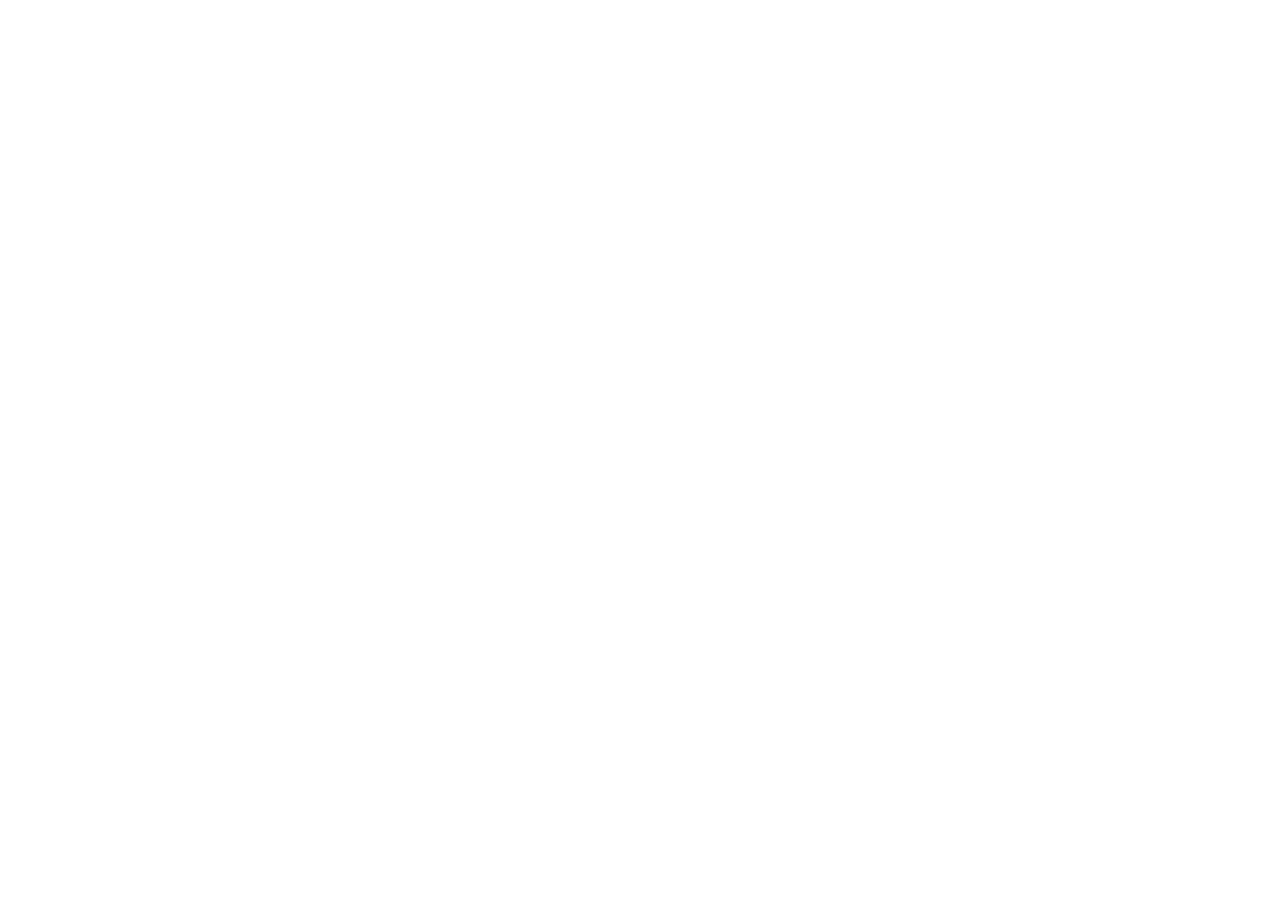
==== index.html @ ff2607ba "initial commit" ====
<!DOCTYPE html>
<html lang="en">
<head>
    <meta charset="UTF-8">
    <meta name="viewport" content="width=device-width, initial-scale=1.0">
    <title>Document</title>
</head>
<body>
    
</body>
</html>
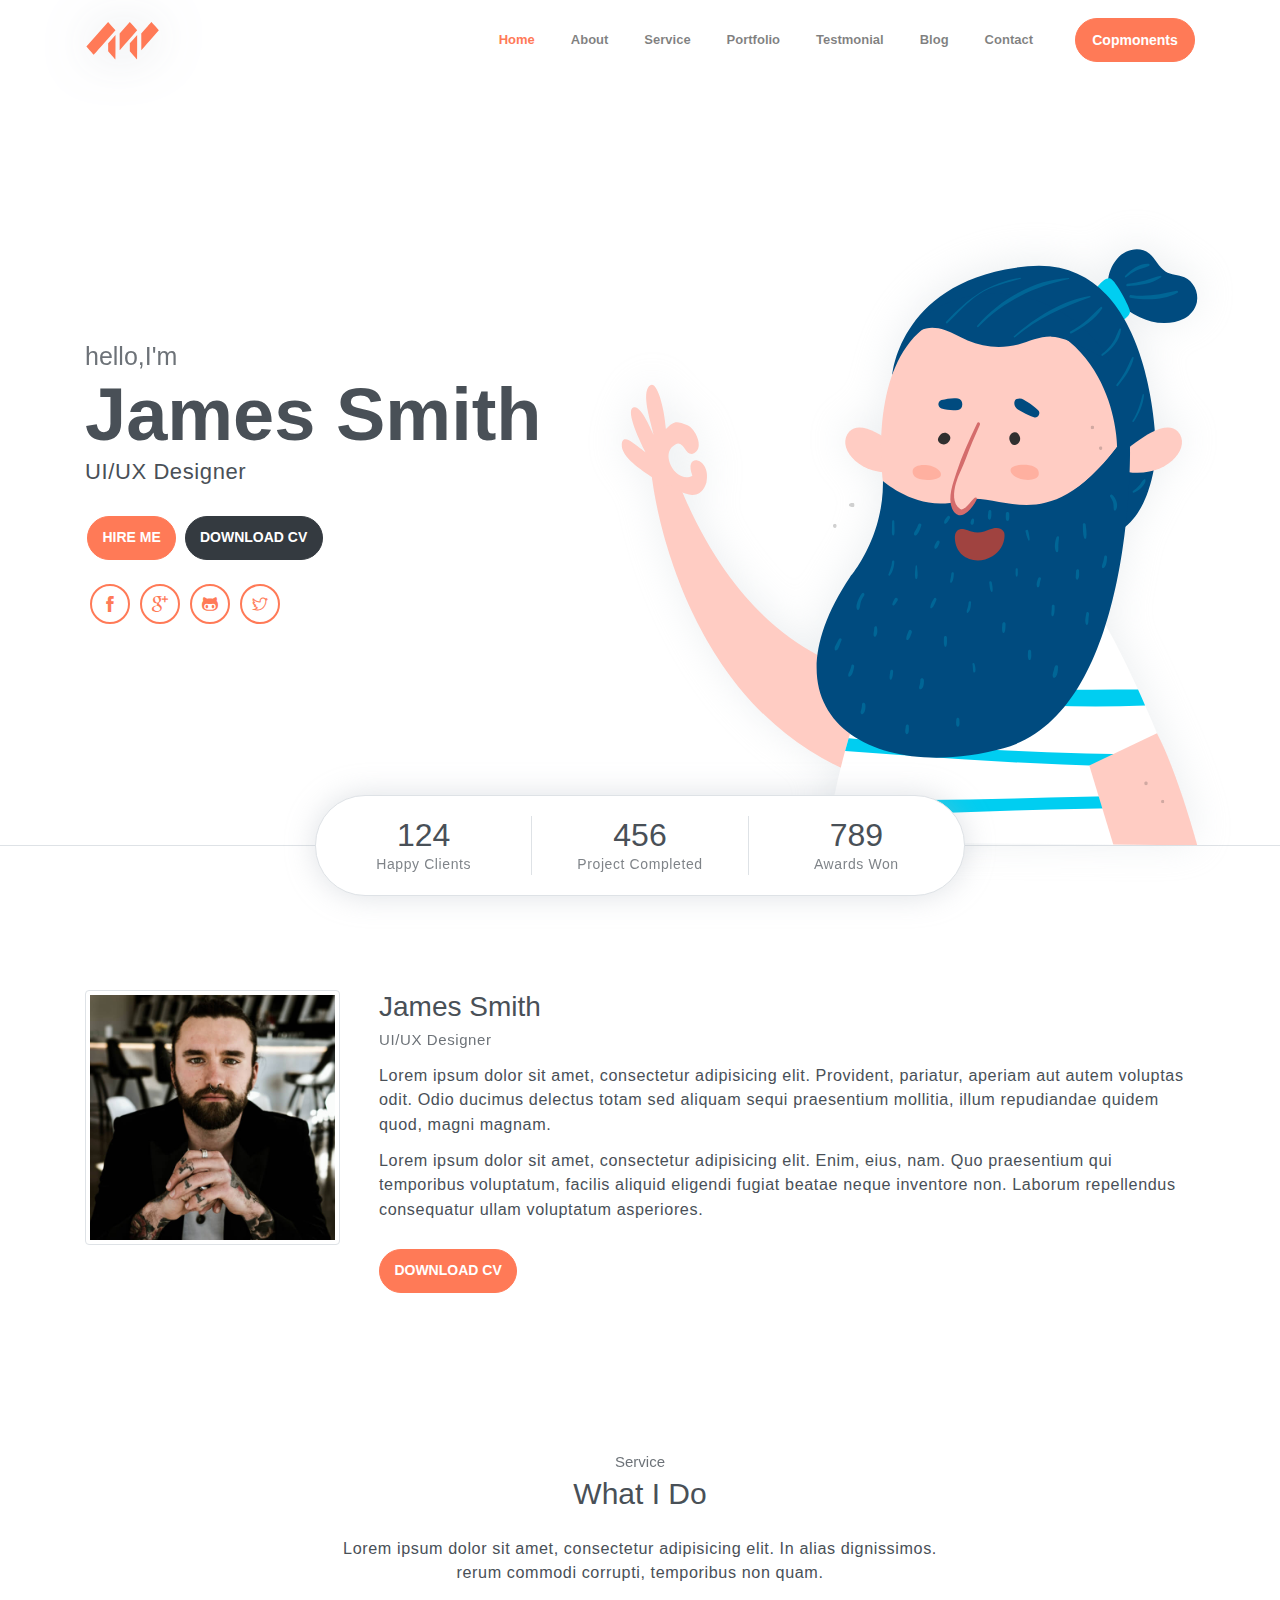
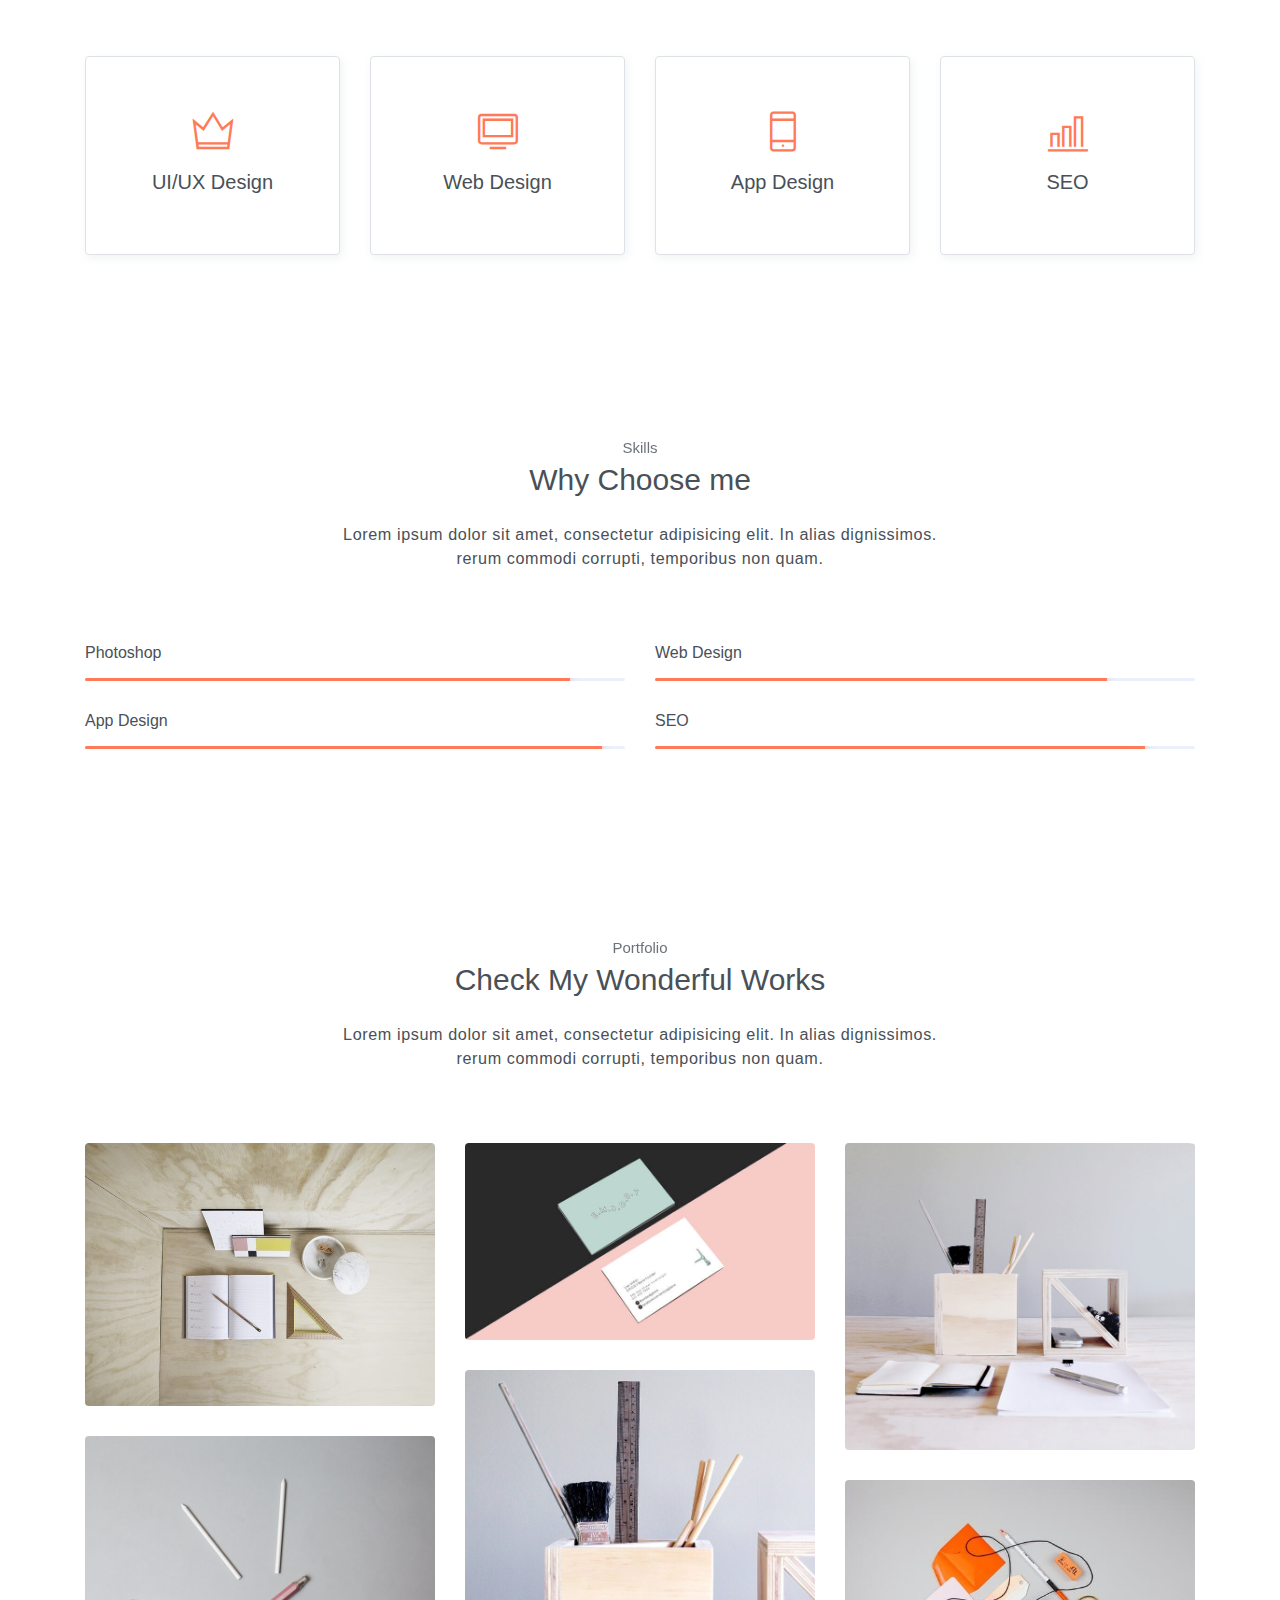
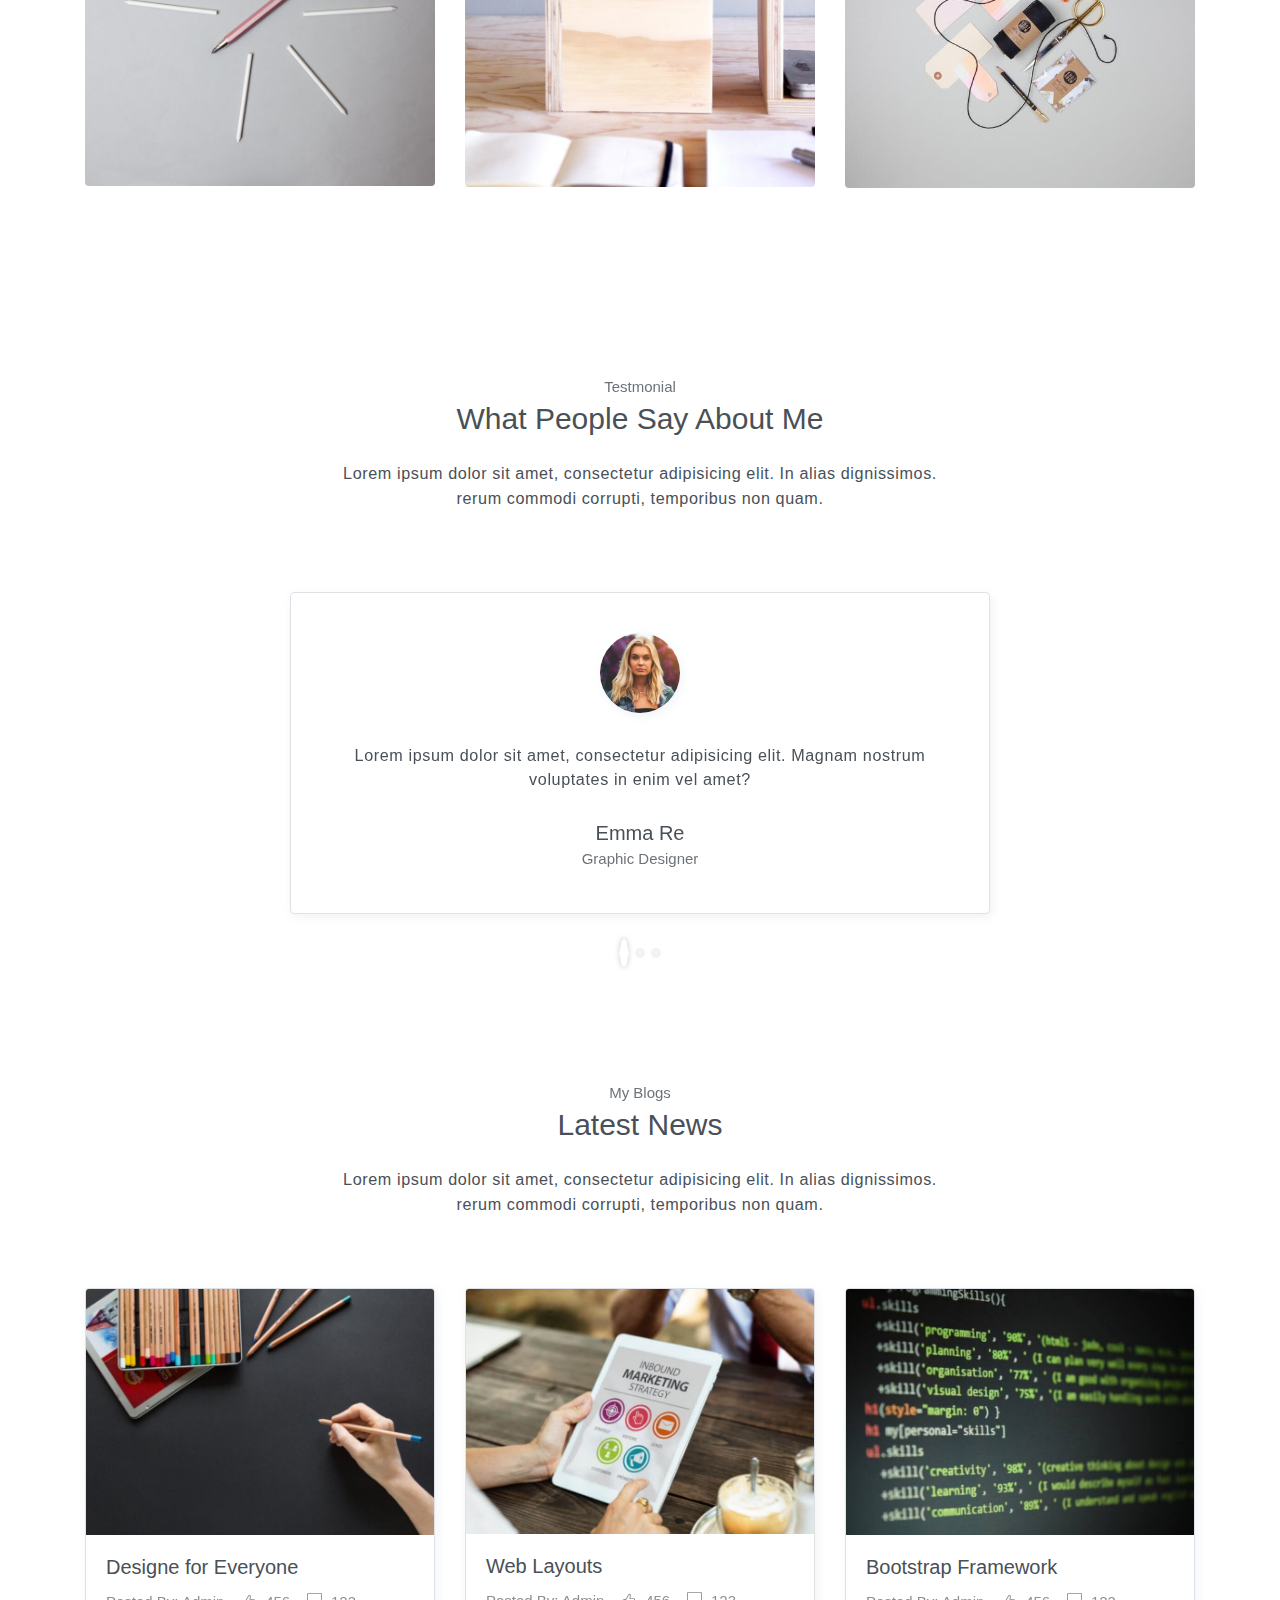
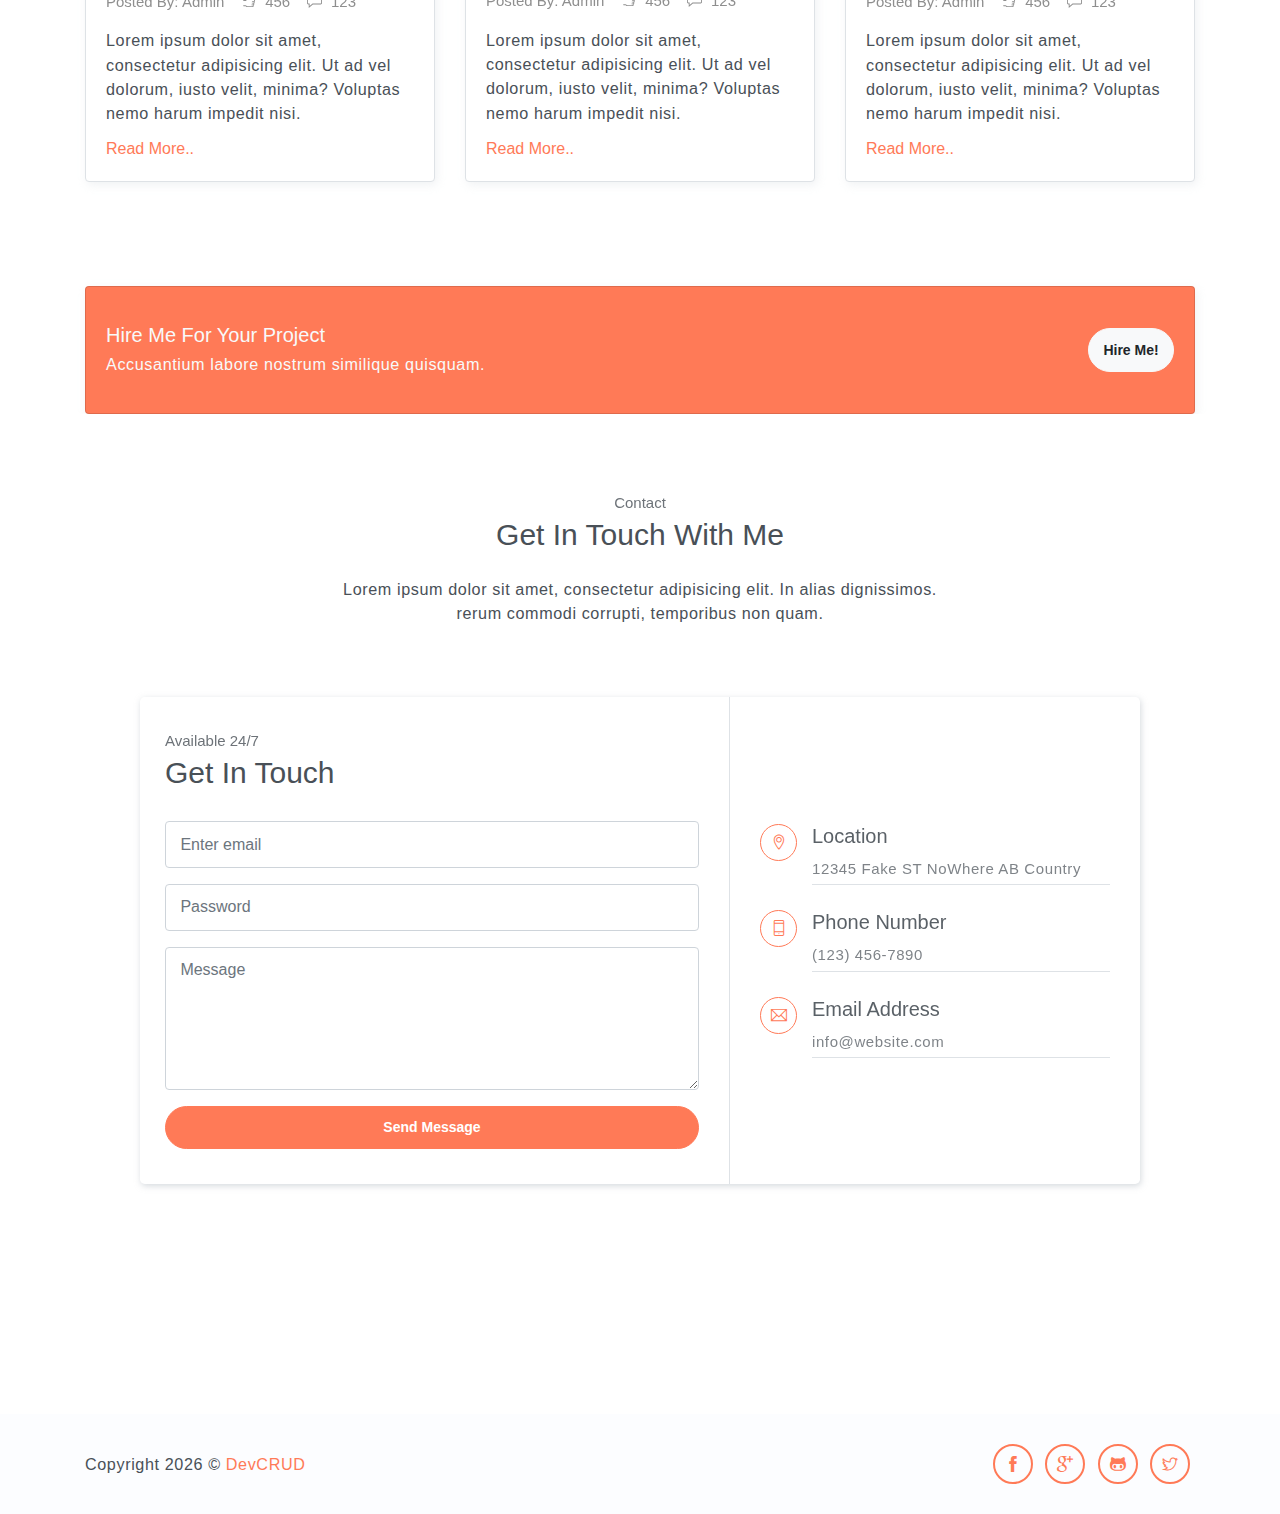
==== commit 35b9c544: "template update" ====
--- a/index.html
+++ b/index.html
@@ -1,11 +1,492 @@
 <!DOCTYPE html>
 <html lang="en">
 <head>
-    <meta charset="UTF-8">
-    <meta name="viewport" content="width=device-width, initial-scale=1.0">
-    <title>Document</title>
+	<meta charset="utf-8">
+    <meta name="viewport" content="width=device-width, initial-scale=1, shrink-to-fit=no">
+    <meta name="description" content="Start your development with Steller landing page.">
+    <meta name="author" content="Devcrud">
+    <title>Steller Landing page | Free Bootstrap 4.1 landing page</title>
+    <!-- font icons -->
+    <link rel="stylesheet" href="assets/vendors/themify-icons/css/themify-icons.css">
+    <!-- Bootstrap + Steller main styles -->
+	<link rel="stylesheet" href="assets/css/steller.css">
 </head>
-<body>
+<body data-spy="scroll" data-target=".navbar" data-offset="40" id="home">
+
+    <!-- Page navigation -->
+    <nav class="navbar navbar-expand-lg navbar-light fixed-top" data-spy="affix" data-offset-top="0">
+        <div class="container">
+            <a class="navbar-brand" href="#"><img src="assets/imgs/logo.svg" alt=""></a>
+            <button class="navbar-toggler" type="button" data-toggle="collapse" data-target="#navbarSupportedContent" aria-controls="navbarSupportedContent" aria-expanded="false" aria-label="Toggle navigation">
+                <span class="navbar-toggler-icon"></span>
+            </button>
+
+            <div class="collapse navbar-collapse" id="navbarSupportedContent">
+                <ul class="navbar-nav ml-auto align-items-center">
+                    <li class="nav-item">
+                        <a class="nav-link" href="#home">Home</a>
+                    </li>
+                    <li class="nav-item">
+                        <a class="nav-link" href="#about">About</a>
+                    </li>
+                    <li class="nav-item">
+                        <a class="nav-link" href="#service">Service</a>
+                    </li>                   
+                    <li class="nav-item">
+                        <a class="nav-link" href="#portfolio">Portfolio</a>
+                    </li>
+                    <li class="nav-item">
+                        <a class="nav-link" href="#testmonial">Testmonial</a>
+                    </li>
+                    <li class="nav-item">
+                        <a class="nav-link" href="#blog">Blog</a>
+                    </li>
+                    <li class="nav-item">
+                        <a class="nav-link" href="#contact">Contact</a>
+                    </li>
+                    <li class="nav-item">
+                        <a class="- btn btn-primary rounded ml-4" href="components.html">Copmonents</a>
+                    </li>
+                </ul>
+            </div>
+        </div>          
+    </nav>
+    <!-- End of page navibation -->
+
+    <!-- Page Header -->
+    <header class="header" id="home">
+        <div class="container">
+            <div class="infos">
+                <h6 class="subtitle">hello,I'm</h6>
+                <h6 class="title">James Smith</h6>
+                <p>UI/UX Designer</p>
+
+                <div class="buttons pt-3">
+                    <button class="btn btn-primary rounded">HIRE ME</button>
+                    <button class="btn btn-dark rounded">DOWNLOAD CV</button>
+                </div>      
+
+                <div class="socials mt-4">
+                    <a class="social-item" href="javascript:void(0)"><i class="ti-facebook"></i></a>
+                    <a class="social-item" href="javascript:void(0)"><i class="ti-google"></i></a>
+                    <a class="social-item" href="javascript:void(0)"><i class="ti-github"></i></a>
+                    <a class="social-item" href="javascript:void(0)"><i class="ti-twitter"></i></a>
+                </div>
+            </div>              
+            <div class="img-holder">
+                <img src="assets/imgs/man.svg" alt="">
+            </div>      
+        </div>  
+
+        <!-- Header-widget -->
+        <div class="widget">
+            <div class="widget-item">
+                <h2>124</h2>
+                <p>Happy Clients</p>
+            </div>
+            <div class="widget-item">
+                <h2>456</h2>
+                <p>Project Completed</p>
+            </div>
+            <div class="widget-item">
+                <h2>789</h2>
+                <p>Awards Won</p>
+            </div>
+        </div>
+    </header>
+    <!-- End of Page Header -->
     
+    <!-- About section -->
+    <section id="about" class="section mt-3">
+        <div class="container mt-5">
+            <div class="row text-center text-md-left">
+                <div class="col-md-3">
+                    <img src="assets/imgs/avatar.jpg" alt="" class="img-thumbnail mb-4">
+                </div>
+                <div class="pl-md-4 col-md-9">
+                    <h6 class="title">James Smith</h6>
+                    <p class="subtitle">UI/UX Designer</p>
+                    <p>Lorem ipsum dolor sit amet, consectetur adipisicing elit. Provident, pariatur, aperiam aut autem voluptas odit. Odio ducimus delectus totam sed aliquam sequi praesentium mollitia, illum repudiandae quidem quod, magni magnam.</p>
+                    <p>Lorem ipsum dolor sit amet, consectetur adipisicing elit. Enim, eius, nam. Quo praesentium qui temporibus voluptatum, facilis aliquid eligendi fugiat beatae neque inventore non. Laborum repellendus consequatur ullam voluptatum asperiores.</p>
+                    <button class="btn btn-primary rounded mt-3">DOWNLOAD CV</button>                   
+                </div>
+            </div>
+        </div>
+    </section>
+
+    <!-- Service section -->
+    <section id="service" class="section">
+        <div class="container text-center">
+            <h6 class="subtitle">Service</h6>
+            <h6 class="section-title mb-4">What I Do</h6>
+            <p class="mb-5 pb-4">Lorem ipsum dolor sit amet, consectetur adipisicing elit. In alias dignissimos. <br> rerum commodi corrupti, temporibus non quam.</p>
+
+            <div class="row">
+                <div class="col-sm-6 col-md-3 mb-4">
+                    <div class="custom-card card border">
+                        <div class="card-body">
+                            <i class="icon ti-crown"></i>
+                            <h5>UI/UX Design</h5>
+                        </div>
+                    </div>
+                </div>
+                <div class="col-sm-6 col-md-3 mb-4">
+                    <div class="custom-card card border">
+                        <div class="card-body">
+                            <i class="icon ti-desktop"></i>
+                            <h5>Web Design</h5>
+                        </div>
+                    </div>
+                </div>
+                <div class="col-sm-6 col-md-3 mb-4">
+                    <div class="custom-card card border">
+                        <div class="card-body">
+                            <i class="icon ti-mobile"></i>
+                            <h5>App Design</h5>
+                        </div>
+                    </div>
+                </div>
+                <div class="col-sm-6 col-md-3 mb-4">
+                    <div class="custom-card card border">
+                        <div class="card-body">
+                            <i class="icon ti-bar-chart"></i>
+                            <h5>SEO</h5>
+                        </div>
+                    </div>
+                </div>
+            </div>
+        </div>
+    </section>
+    <!-- End of Sectoin -->
+
+    <!-- Skills section -->
+    <section class="section">
+        <div class="container text-center">
+            <h6 class="subtitle">Skills</h6>
+            <h6 class="section-title mb-4">Why Choose me</h6>
+            <p class="mb-5 pb-4">Lorem ipsum dolor sit amet, consectetur adipisicing elit. In alias dignissimos. <br> rerum commodi corrupti, temporibus non quam.</p>
+
+            <div class="row text-left">
+                <div class="col-sm-6">
+                    <h6 class="mb-3">Photoshop</h6>
+                    <div class="progress">
+                        <div class="progress-bar bg-primary" role="progressbar" style="width: 89%;" aria-valuenow="25" aria-valuemin="0" aria-valuemax="100"><span>89%</span></div>
+                    </div>
+                </div>
+                <div class="col-sm-6">
+                    <h6 class="mb-3">Web Design</h6>
+                    <div class="progress">
+                        <div class="progress-bar bg-primary" role="progressbar" style="width: 83%;" aria-valuenow="25" aria-valuemin="0" aria-valuemax="100"><span>83%</span></div>
+                    </div>
+                </div>
+                <div class="col-sm-6">
+                    <h6 class="mb-3">App Design</h6>
+                    <div class="progress">
+                        <div class="progress-bar bg-primary" role="progressbar" style="width: 95%;" aria-valuenow="25" aria-valuemin="0" aria-valuemax="100"><span>95%</span></div>
+                    </div>
+                </div>
+                <div class="col-sm-6">
+                    <h6 class="mb-3">SEO</h6>
+                    <div class="progress">
+                        <div class="progress-bar bg-primary" role="progressbar" style="width: 90%;" aria-valuenow="25" aria-valuemin="0" aria-valuemax="100"><span>90%</span></div>
+                    </div>
+                </div>
+            </div>  
+        </div>
+    </section>
+    <!-- End of Skills sections -->
+
+    <!-- Portfolio section -->
+    <section id="portfolio" class="section">
+        <div class="container text-center">
+            <h6 class="subtitle">Portfolio</h6>
+            <h6 class="section-title mb-4">Check My Wonderful Works</h6>
+            <p class="mb-5 pb-4">Lorem ipsum dolor sit amet, consectetur adipisicing elit. In alias dignissimos. <br> rerum commodi corrupti, temporibus non quam.</p>
+
+            <div class="row">
+                <div class="col-sm-4">
+                    <div class="img-wrapper">
+                        <img src="assets/imgs/folio-1.jpg" alt="">
+                        <div class="overlay">
+                            <div class="overlay-infos">
+                                <h5>Project Title</h5>
+                                <a href="javascript:void(0)"><i class="ti-zoom-in"></i></a>
+                                <a href="javascript:void(0)"><i class="ti-link"></i></a>
+                            </div>  
+                        </div>
+                    </div>
+                    <div class="img-wrapper">
+                        <img src="assets/imgs/folio-2.jpg" alt="">
+                        <div class="overlay">
+                            <div class="overlay-infos">
+                                <h5>Project Title</h5>
+                                <a href="javascript:void(0)"><i class="ti-zoom-in"></i></a>
+                                <a href="javascript:void(0)"><i class="ti-link"></i></a>
+                            </div>                              
+                        </div>
+                    </div>                  
+                </div>
+                <div class="col-sm-4">
+                    <div class="img-wrapper">
+                        <img src="assets/imgs/folio-3.jpg" alt="">
+                        <div class="overlay">
+                            <div class="overlay-infos">
+                                <h5>Project Title</h5>
+                                <a href="javascript:void(0)"><i class="ti-zoom-in"></i></a>
+                                <a href="javascript:void(0)"><i class="ti-link"></i></a>
+                            </div>  
+                        </div>
+                    </div>
+                    <div class="img-wrapper">
+                        <img src="assets/imgs/folio-4.jpg" alt="">
+                        <div class="overlay">
+                            <div class="overlay-infos">
+                                <h5>Project Title</h5>
+                                <a href="javascript:void(0)"><i class="ti-zoom-in"></i></a>
+                                <a href="javascript:void(0)"><i class="ti-link"></i></a>
+                            </div>                              
+                        </div>
+                    </div>                  
+                </div>
+                <div class="col-sm-4">
+                    <div class="img-wrapper">
+                        <img src="assets/imgs/folio-5.jpg" alt="">
+                        <div class="overlay">
+                            <div class="overlay-infos">
+                                <h5>Project Title</h5>
+                                <a href="javascript:void(0)"><i class="ti-zoom-in"></i></a>
+                                <a href="javascript:void(0)"><i class="ti-link"></i></a>
+                            </div>  
+                        </div>
+                    </div>
+                    <div class="img-wrapper">
+                        <img src="assets/imgs/folio-6.jpg" alt="">
+                        <div class="overlay">
+                            <div class="overlay-infos">
+                                <h5>Project Title</h5>
+                                <a href="javascript:void(0)"><i class="ti-zoom-in"></i></a>
+                                <a href="javascript:void(0)"><i class="ti-link"></i></a>
+                            </div>                              
+                        </div>
+                    </div>                  
+                </div>
+            </div>
+
+        </div>
+    </section>
+    <!-- End of portfolio section -->
+
+    <!-- Testmonial Section -->
+    <section id="testmonial" class="section">
+        <div class="container text-center">
+            <h6 class="subtitle">Testmonial</h6>
+            <h6 class="section-title mb-4">What People Say About Me</h6>
+            <p class="mb-5 pb-4">Lorem ipsum dolor sit amet, consectetur adipisicing elit. In alias dignissimos. <br> rerum commodi corrupti, temporibus non quam.</p>
+
+
+            <div id="carouselExampleIndicators" class="carousel slide" data-ride="carousel">
+                <ol class="carousel-indicators">
+                    <li data-target="#carouselExampleIndicators" data-slide-to="0" class="active"></li>
+                    <li data-target="#carouselExampleIndicators" data-slide-to="1"></li>
+                    <li data-target="#carouselExampleIndicators" data-slide-to="2"></li>
+                </ol>
+                <div class="carousel-inner">
+                    <div class="carousel-item active">
+                        <div class="card testmonial-card border">
+                            <div class="card-body">
+                                <img src="assets/imgs/avatar-1.jpg" alt="">
+                                <p>Lorem ipsum dolor sit amet, consectetur adipisicing elit. Magnam nostrum voluptates in enim vel amet?</p>
+                                <h1 class="title">Emma Re</h1>
+                                <h1 class="subtitle">Graphic Designer</h1>
+                            </div>
+                        </div>
+                    </div>
+                    <div class="carousel-item">
+                        <div class="card testmonial-card border">
+                            <div class="card-body">
+                                <img src="assets/imgs/avatar-2.jpg" alt="">
+                                <p>Lorem ipsum dolor sit amet, consectetur adipisicing elit. Magnam nostrum voluptates in enim vel amet?</p>
+                                <h1 class="title">James Bert</h1>
+                                <h1 class="subtitle">Web Designer</h1>
+                            </div>
+                        </div>
+                    </div>
+                    <div class="carousel-item">
+                        <div class="card testmonial-card border">
+                            <div class="card-body">
+                                <img src="assets/imgs/avatar-3.jpg" alt="">
+                                <p>Lorem ipsum dolor sit amet, consectetur adipisicing elit. Magnam nostrum voluptates in enim vel amet?</p>
+                                <h1 class="title">Michael Abra</h1>
+                                <h1 class="subtitle">Web Developer</h1>
+                            </div>
+                        </div>
+                    </div>
+                </div>
+            </div>
+        </div>
+    </section>
+    <!-- End of testmonial section -->
+
+    <!-- Blog Section -->
+    <section id="blog" class="section">
+        <div class="container text-center">
+            <h6 class="subtitle">My Blogs</h6>
+            <h6 class="section-title mb-4">Latest News</h6>
+            <p class="mb-5 pb-4">Lorem ipsum dolor sit amet, consectetur adipisicing elit. In alias dignissimos. <br> rerum commodi corrupti, temporibus non quam.</p>
+
+            <div class="row text-left">
+                <div class="col-md-4">
+                    <div class="card border mb-4">
+                        <img src="assets/imgs/blog-1.jpg" alt="" class="card-img-top w-100">
+                        <div class="card-body">
+                            <h5 class="card-title">Designe for Everyone</h5>
+                            <div class="post-details">
+                                <a href="javascript:void(0)">Posted By: Admin</a>
+                                <a href="javascript:void(0)"><i class="ti-thumb-up"></i> 456</a>
+                                <a href="javascript:void(0)"><i class="ti-comment"></i> 123</a>
+                            </div>
+                            <p>Lorem ipsum dolor sit amet, consectetur adipisicing elit. Ut ad vel dolorum, iusto velit, minima? Voluptas nemo harum impedit nisi.</p>
+                            <a href="javascript:void(0)">Read More..</a>
+                        </div>
+                    </div>
+                </div>
+                <div class="col-md-4">
+                    <div class="card border mb-4">
+                        <img src="assets/imgs/blog-2.jpg" alt="" class="card-img-top w-100">
+                        <div class="card-body">
+                            <h5 class="card-title">Web Layouts</h5>
+                            <div class="post-details">
+                                <a href="javascript:void(0)">Posted By: Admin</a>
+                                <a href="javascript:void(0)"><i class="ti-thumb-up"></i> 456</a>
+                                <a href="javascript:void(0)"><i class="ti-comment"></i> 123</a>
+                            </div>
+                            <p>Lorem ipsum dolor sit amet, consectetur adipisicing elit. Ut ad vel dolorum, iusto velit, minima? Voluptas nemo harum impedit nisi.</p>
+                            <a href="javascript:void(0)">Read More..</a>
+                        </div>
+                    </div>
+                </div>
+                <div class="col-md-4">
+                    <div class="card border mb-4">
+                        <img src="assets/imgs/blog-3.jpg" alt="" class="card-img-top w-100">
+                        <div class="card-body">
+                            <h5 class="card-title">Bootstrap Framework</h5>
+                            <div class="post-details">
+                                <a href="javascript:void(0)">Posted By: Admin</a>
+                                <a href="javascript:void(0)"><i class="ti-thumb-up"></i> 456</a>
+                                <a href="javascript:void(0)"><i class="ti-comment"></i> 123</a>
+                            </div>
+                            <p>Lorem ipsum dolor sit amet, consectetur adipisicing elit. Ut ad vel dolorum, iusto velit, minima? Voluptas nemo harum impedit nisi.</p>
+                            <a href="javascript:void(0)">Read More..</a>
+                        </div>
+                    </div>
+                </div>
+            </div>
+        </div>
+    </section>
+
+    <!-- Hire me section -->
+    <section class="bg-gray p-0 section">
+        <div class="container">
+            <div class="card bg-primary">
+                <div class="card-body text-light">
+                    <div class="row align-items-center">
+                        <div class="col-sm-9 text-center text-sm-left">
+                            <h5 class="mt-3">Hire Me For Your Project</h5>
+                            <p class="mb-3">Accusantium labore nostrum similique quisquam.</p>
+                        </div>
+                        <div class="col-sm-3 text-center text-sm-right">
+                            <button class="btn btn-light rounded">Hire Me!</button>
+                        </div>
+                    </div>
+                </div> 
+            </div>
+        </div>
+    </section>      
+    <!-- End od Hire me section. -->
+
+    <!-- Contact Section -->
+    <section id="contact" class="position-relative section">
+        <div class="container text-center">
+            <h6 class="subtitle">Contact</h6>
+            <h6 class="section-title mb-4">Get In Touch With Me</h6>
+            <p class="mb-5 pb-4">Lorem ipsum dolor sit amet, consectetur adipisicing elit. In alias dignissimos. <br> rerum commodi corrupti, temporibus non quam.</p>
+
+            <div class="contact text-left">
+                <div class="form">
+                    <h6 class="subtitle">Available 24/7</h6>
+                    <h6 class="section-title mb-4">Get In Touch</h6>
+                    <form>
+                        <div class="form-group">
+                            <input type="email" class="form-control" id="exampleInputEmail1" aria-describedby="emailHelp" placeholder="Enter email" required>
+                        </div>
+                        <div class="form-group">
+                            <input type="password" class="form-control" id="exampleInputPassword1" placeholder="Password" required>
+                        </div>
+                        <div class="form-group">
+                            <textarea name="contact-message" id="" cols="30" rows="5" class="form-control" placeholder="Message"></textarea>
+                        </div>
+                        <button type="submit" class="btn btn-primary btn-block rounded w-lg">Send Message</button>
+                    </form>
+                </div>
+                <div class="contact-infos">
+                    <div class="item">
+                        <i class="ti-location-pin"></i>
+                        <div class="">
+                            <h5>Location</h5>
+                            <p> 12345 Fake ST NoWhere AB Country</p>
+                        </div>                          
+                    </div>
+                    <div class="item">
+                        <i class="ti-mobile"></i>
+                        <div>
+                            <h5>Phone Number</h5>
+                            <p>(123) 456-7890</p>
+                        </div>                          
+                    </div>
+                    <div class="item">
+                        <i class="ti-email"></i>
+                        <div class="mb-0">
+                            <h5>Email Address</h5>
+                            <p>info@website.com</p>
+                        </div>
+                    </div>
+                </div>                  
+            </div>
+        </div>  
+        <div id="map">
+            <iframe src="https://snazzymaps.com/embed/61257"></iframe>
+        </div>      
+    </section>
+    <!-- End of Contact Section -->
+
+    <!-- Page Footer -->
+    <footer class="page-footer">
+        <div class="container">
+            <div class="row align-items-center">
+                <div class="col-sm-6">
+                    <p>Copyright <script>document.write(new Date().getFullYear())</script> &copy; <a href="http://www.devcrud.com" target="_blank">DevCRUD</a></p>
+                </div>
+                <div class="col-sm-6">
+                    <div class="socials">
+                        <a class="social-item" href="javascript:void(0)"><i class="ti-facebook"></i></a>
+                        <a class="social-item" href="javascript:void(0)"><i class="ti-google"></i></a>
+                        <a class="social-item" href="javascript:void(0)"><i class="ti-github"></i></a>
+                        <a class="social-item" href="javascript:void(0)"><i class="ti-twitter"></i></a>
+                    </div>
+                </div>
+            </div>
+        </div>
+    </footer> 
+    <!-- End of page footer -->
+	
+	<!-- core  -->
+    <script src="assets/vendors/jquery/jquery-3.4.1.js"></script>
+    <script src="assets/vendors/bootstrap/bootstrap.bundle.js"></script>
+    <!-- bootstrap 3 affix -->
+	<script src="assets/vendors/bootstrap/bootstrap.affix.js"></script>
+
+    <!-- steller js -->
+    <script src="assets/js/steller.js"></script>
+
 </body>
-</html>+</html>
--- a/assets/vendors/themify-icons/css/themify-icons.css
+++ b/assets/vendors/themify-icons/css/themify-icons.css
@@ -0,0 +1,1081 @@
+@font-face {
+	font-family: 'themify';
+	src:url("../fonts/themify.eot?-fvbane");
+	src:url("../fonts/themify.eot?#iefix-fvbane") format("embedded-opentype"),
+		url("../fonts/themify.woff?-fvbane") format("woff"),
+		url("../fonts/themify.ttf?-fvbane") format("truetype"),
+		url("../fonts/themify.svg?-fvbane#themify") format("svg");
+	font-weight: normal;
+	font-style: normal;
+}
+
+[class^="ti-"], [class*=" ti-"] {
+	font-family: 'themify';
+	speak: none;
+	font-style: normal;
+	font-weight: normal;
+	font-variant: normal;
+	text-transform: none;
+	line-height: 1;
+
+	/* Better Font Rendering =========== */
+	-webkit-font-smoothing: antialiased;
+	-moz-osx-font-smoothing: grayscale;
+}
+
+.ti-wand:before {
+	content: "\e600";
+}
+.ti-volume:before {
+	content: "\e601";
+}
+.ti-user:before {
+	content: "\e602";
+}
+.ti-unlock:before {
+	content: "\e603";
+}
+.ti-unlink:before {
+	content: "\e604";
+}
+.ti-trash:before {
+	content: "\e605";
+}
+.ti-thought:before {
+	content: "\e606";
+}
+.ti-target:before {
+	content: "\e607";
+}
+.ti-tag:before {
+	content: "\e608";
+}
+.ti-tablet:before {
+	content: "\e609";
+}
+.ti-star:before {
+	content: "\e60a";
+}
+.ti-spray:before {
+	content: "\e60b";
+}
+.ti-signal:before {
+	content: "\e60c";
+}
+.ti-shopping-cart:before {
+	content: "\e60d";
+}
+.ti-shopping-cart-full:before {
+	content: "\e60e";
+}
+.ti-settings:before {
+	content: "\e60f";
+}
+.ti-search:before {
+	content: "\e610";
+}
+.ti-zoom-in:before {
+	content: "\e611";
+}
+.ti-zoom-out:before {
+	content: "\e612";
+}
+.ti-cut:before {
+	content: "\e613";
+}
+.ti-ruler:before {
+	content: "\e614";
+}
+.ti-ruler-pencil:before {
+	content: "\e615";
+}
+.ti-ruler-alt:before {
+	content: "\e616";
+}
+.ti-bookmark:before {
+	content: "\e617";
+}
+.ti-bookmark-alt:before {
+	content: "\e618";
+}
+.ti-reload:before {
+	content: "\e619";
+}
+.ti-plus:before {
+	content: "\e61a";
+}
+.ti-pin:before {
+	content: "\e61b";
+}
+.ti-pencil:before {
+	content: "\e61c";
+}
+.ti-pencil-alt:before {
+	content: "\e61d";
+}
+.ti-paint-roller:before {
+	content: "\e61e";
+}
+.ti-paint-bucket:before {
+	content: "\e61f";
+}
+.ti-na:before {
+	content: "\e620";
+}
+.ti-mobile:before {
+	content: "\e621";
+}
+.ti-minus:before {
+	content: "\e622";
+}
+.ti-medall:before {
+	content: "\e623";
+}
+.ti-medall-alt:before {
+	content: "\e624";
+}
+.ti-marker:before {
+	content: "\e625";
+}
+.ti-marker-alt:before {
+	content: "\e626";
+}
+.ti-arrow-up:before {
+	content: "\e627";
+}
+.ti-arrow-right:before {
+	content: "\e628";
+}
+.ti-arrow-left:before {
+	content: "\e629";
+}
+.ti-arrow-down:before {
+	content: "\e62a";
+}
+.ti-lock:before {
+	content: "\e62b";
+}
+.ti-location-arrow:before {
+	content: "\e62c";
+}
+.ti-link:before {
+	content: "\e62d";
+}
+.ti-layout:before {
+	content: "\e62e";
+}
+.ti-layers:before {
+	content: "\e62f";
+}
+.ti-layers-alt:before {
+	content: "\e630";
+}
+.ti-key:before {
+	content: "\e631";
+}
+.ti-import:before {
+	content: "\e632";
+}
+.ti-image:before {
+	content: "\e633";
+}
+.ti-heart:before {
+	content: "\e634";
+}
+.ti-heart-broken:before {
+	content: "\e635";
+}
+.ti-hand-stop:before {
+	content: "\e636";
+}
+.ti-hand-open:before {
+	content: "\e637";
+}
+.ti-hand-drag:before {
+	content: "\e638";
+}
+.ti-folder:before {
+	content: "\e639";
+}
+.ti-flag:before {
+	content: "\e63a";
+}
+.ti-flag-alt:before {
+	content: "\e63b";
+}
+.ti-flag-alt-2:before {
+	content: "\e63c";
+}
+.ti-eye:before {
+	content: "\e63d";
+}
+.ti-export:before {
+	content: "\e63e";
+}
+.ti-exchange-vertical:before {
+	content: "\e63f";
+}
+.ti-desktop:before {
+	content: "\e640";
+}
+.ti-cup:before {
+	content: "\e641";
+}
+.ti-crown:before {
+	content: "\e642";
+}
+.ti-comments:before {
+	content: "\e643";
+}
+.ti-comment:before {
+	content: "\e644";
+}
+.ti-comment-alt:before {
+	content: "\e645";
+}
+.ti-close:before {
+	content: "\e646";
+}
+.ti-clip:before {
+	content: "\e647";
+}
+.ti-angle-up:before {
+	content: "\e648";
+}
+.ti-angle-right:before {
+	content: "\e649";
+}
+.ti-angle-left:before {
+	content: "\e64a";
+}
+.ti-angle-down:before {
+	content: "\e64b";
+}
+.ti-check:before {
+	content: "\e64c";
+}
+.ti-check-box:before {
+	content: "\e64d";
+}
+.ti-camera:before {
+	content: "\e64e";
+}
+.ti-announcement:before {
+	content: "\e64f";
+}
+.ti-brush:before {
+	content: "\e650";
+}
+.ti-briefcase:before {
+	content: "\e651";
+}
+.ti-bolt:before {
+	content: "\e652";
+}
+.ti-bolt-alt:before {
+	content: "\e653";
+}
+.ti-blackboard:before {
+	content: "\e654";
+}
+.ti-bag:before {
+	content: "\e655";
+}
+.ti-move:before {
+	content: "\e656";
+}
+.ti-arrows-vertical:before {
+	content: "\e657";
+}
+.ti-arrows-horizontal:before {
+	content: "\e658";
+}
+.ti-fullscreen:before {
+	content: "\e659";
+}
+.ti-arrow-top-right:before {
+	content: "\e65a";
+}
+.ti-arrow-top-left:before {
+	content: "\e65b";
+}
+.ti-arrow-circle-up:before {
+	content: "\e65c";
+}
+.ti-arrow-circle-right:before {
+	content: "\e65d";
+}
+.ti-arrow-circle-left:before {
+	content: "\e65e";
+}
+.ti-arrow-circle-down:before {
+	content: "\e65f";
+}
+.ti-angle-double-up:before {
+	content: "\e660";
+}
+.ti-angle-double-right:before {
+	content: "\e661";
+}
+.ti-angle-double-left:before {
+	content: "\e662";
+}
+.ti-angle-double-down:before {
+	content: "\e663";
+}
+.ti-zip:before {
+	content: "\e664";
+}
+.ti-world:before {
+	content: "\e665";
+}
+.ti-wheelchair:before {
+	content: "\e666";
+}
+.ti-view-list:before {
+	content: "\e667";
+}
+.ti-view-list-alt:before {
+	content: "\e668";
+}
+.ti-view-grid:before {
+	content: "\e669";
+}
+.ti-uppercase:before {
+	content: "\e66a";
+}
+.ti-upload:before {
+	content: "\e66b";
+}
+.ti-underline:before {
+	content: "\e66c";
+}
+.ti-truck:before {
+	content: "\e66d";
+}
+.ti-timer:before {
+	content: "\e66e";
+}
+.ti-ticket:before {
+	content: "\e66f";
+}
+.ti-thumb-up:before {
+	content: "\e670";
+}
+.ti-thumb-down:before {
+	content: "\e671";
+}
+.ti-text:before {
+	content: "\e672";
+}
+.ti-stats-up:before {
+	content: "\e673";
+}
+.ti-stats-down:before {
+	content: "\e674";
+}
+.ti-split-v:before {
+	content: "\e675";
+}
+.ti-split-h:before {
+	content: "\e676";
+}
+.ti-smallcap:before {
+	content: "\e677";
+}
+.ti-shine:before {
+	content: "\e678";
+}
+.ti-shift-right:before {
+	content: "\e679";
+}
+.ti-shift-left:before {
+	content: "\e67a";
+}
+.ti-shield:before {
+	content: "\e67b";
+}
+.ti-notepad:before {
+	content: "\e67c";
+}
+.ti-server:before {
+	content: "\e67d";
+}
+.ti-quote-right:before {
+	content: "\e67e";
+}
+.ti-quote-left:before {
+	content: "\e67f";
+}
+.ti-pulse:before {
+	content: "\e680";
+}
+.ti-printer:before {
+	content: "\e681";
+}
+.ti-power-off:before {
+	content: "\e682";
+}
+.ti-plug:before {
+	content: "\e683";
+}
+.ti-pie-chart:before {
+	content: "\e684";
+}
+.ti-paragraph:before {
+	content: "\e685";
+}
+.ti-panel:before {
+	content: "\e686";
+}
+.ti-package:before {
+	content: "\e687";
+}
+.ti-music:before {
+	content: "\e688";
+}
+.ti-music-alt:before {
+	content: "\e689";
+}
+.ti-mouse:before {
+	content: "\e68a";
+}
+.ti-mouse-alt:before {
+	content: "\e68b";
+}
+.ti-money:before {
+	content: "\e68c";
+}
+.ti-microphone:before {
+	content: "\e68d";
+}
+.ti-menu:before {
+	content: "\e68e";
+}
+.ti-menu-alt:before {
+	content: "\e68f";
+}
+.ti-map:before {
+	content: "\e690";
+}
+.ti-map-alt:before {
+	content: "\e691";
+}
+.ti-loop:before {
+	content: "\e692";
+}
+.ti-location-pin:before {
+	content: "\e693";
+}
+.ti-list:before {
+	content: "\e694";
+}
+.ti-light-bulb:before {
+	content: "\e695";
+}
+.ti-Italic:before {
+	content: "\e696";
+}
+.ti-info:before {
+	content: "\e697";
+}
+.ti-infinite:before {
+	content: "\e698";
+}
+.ti-id-badge:before {
+	content: "\e699";
+}
+.ti-hummer:before {
+	content: "\e69a";
+}
+.ti-home:before {
+	content: "\e69b";
+}
+.ti-help:before {
+	content: "\e69c";
+}
+.ti-headphone:before {
+	content: "\e69d";
+}
+.ti-harddrives:before {
+	content: "\e69e";
+}
+.ti-harddrive:before {
+	content: "\e69f";
+}
+.ti-gift:before {
+	content: "\e6a0";
+}
+.ti-game:before {
+	content: "\e6a1";
+}
+.ti-filter:before {
+	content: "\e6a2";
+}
+.ti-files:before {
+	content: "\e6a3";
+}
+.ti-file:before {
+	content: "\e6a4";
+}
+.ti-eraser:before {
+	content: "\e6a5";
+}
+.ti-envelope:before {
+	content: "\e6a6";
+}
+.ti-download:before {
+	content: "\e6a7";
+}
+.ti-direction:before {
+	content: "\e6a8";
+}
+.ti-direction-alt:before {
+	content: "\e6a9";
+}
+.ti-dashboard:before {
+	content: "\e6aa";
+}
+.ti-control-stop:before {
+	content: "\e6ab";
+}
+.ti-control-shuffle:before {
+	content: "\e6ac";
+}
+.ti-control-play:before {
+	content: "\e6ad";
+}
+.ti-control-pause:before {
+	content: "\e6ae";
+}
+.ti-control-forward:before {
+	content: "\e6af";
+}
+.ti-control-backward:before {
+	content: "\e6b0";
+}
+.ti-cloud:before {
+	content: "\e6b1";
+}
+.ti-cloud-up:before {
+	content: "\e6b2";
+}
+.ti-cloud-down:before {
+	content: "\e6b3";
+}
+.ti-clipboard:before {
+	content: "\e6b4";
+}
+.ti-car:before {
+	content: "\e6b5";
+}
+.ti-calendar:before {
+	content: "\e6b6";
+}
+.ti-book:before {
+	content: "\e6b7";
+}
+.ti-bell:before {
+	content: "\e6b8";
+}
+.ti-basketball:before {
+	content: "\e6b9";
+}
+.ti-bar-chart:before {
+	content: "\e6ba";
+}
+.ti-bar-chart-alt:before {
+	content: "\e6bb";
+}
+.ti-back-right:before {
+	content: "\e6bc";
+}
+.ti-back-left:before {
+	content: "\e6bd";
+}
+.ti-arrows-corner:before {
+	content: "\e6be";
+}
+.ti-archive:before {
+	content: "\e6bf";
+}
+.ti-anchor:before {
+	content: "\e6c0";
+}
+.ti-align-right:before {
+	content: "\e6c1";
+}
+.ti-align-left:before {
+	content: "\e6c2";
+}
+.ti-align-justify:before {
+	content: "\e6c3";
+}
+.ti-align-center:before {
+	content: "\e6c4";
+}
+.ti-alert:before {
+	content: "\e6c5";
+}
+.ti-alarm-clock:before {
+	content: "\e6c6";
+}
+.ti-agenda:before {
+	content: "\e6c7";
+}
+.ti-write:before {
+	content: "\e6c8";
+}
+.ti-window:before {
+	content: "\e6c9";
+}
+.ti-widgetized:before {
+	content: "\e6ca";
+}
+.ti-widget:before {
+	content: "\e6cb";
+}
+.ti-widget-alt:before {
+	content: "\e6cc";
+}
+.ti-wallet:before {
+	content: "\e6cd";
+}
+.ti-video-clapper:before {
+	content: "\e6ce";
+}
+.ti-video-camera:before {
+	content: "\e6cf";
+}
+.ti-vector:before {
+	content: "\e6d0";
+}
+.ti-themify-logo:before {
+	content: "\e6d1";
+}
+.ti-themify-favicon:before {
+	content: "\e6d2";
+}
+.ti-themify-favicon-alt:before {
+	content: "\e6d3";
+}
+.ti-support:before {
+	content: "\e6d4";
+}
+.ti-stamp:before {
+	content: "\e6d5";
+}
+.ti-split-v-alt:before {
+	content: "\e6d6";
+}
+.ti-slice:before {
+	content: "\e6d7";
+}
+.ti-shortcode:before {
+	content: "\e6d8";
+}
+.ti-shift-right-alt:before {
+	content: "\e6d9";
+}
+.ti-shift-left-alt:before {
+	content: "\e6da";
+}
+.ti-ruler-alt-2:before {
+	content: "\e6db";
+}
+.ti-receipt:before {
+	content: "\e6dc";
+}
+.ti-pin2:before {
+	content: "\e6dd";
+}
+.ti-pin-alt:before {
+	content: "\e6de";
+}
+.ti-pencil-alt2:before {
+	content: "\e6df";
+}
+.ti-palette:before {
+	content: "\e6e0";
+}
+.ti-more:before {
+	content: "\e6e1";
+}
+.ti-more-alt:before {
+	content: "\e6e2";
+}
+.ti-microphone-alt:before {
+	content: "\e6e3";
+}
+.ti-magnet:before {
+	content: "\e6e4";
+}
+.ti-line-double:before {
+	content: "\e6e5";
+}
+.ti-line-dotted:before {
+	content: "\e6e6";
+}
+.ti-line-dashed:before {
+	content: "\e6e7";
+}
+.ti-layout-width-full:before {
+	content: "\e6e8";
+}
+.ti-layout-width-default:before {
+	content: "\e6e9";
+}
+.ti-layout-width-default-alt:before {
+	content: "\e6ea";
+}
+.ti-layout-tab:before {
+	content: "\e6eb";
+}
+.ti-layout-tab-window:before {
+	content: "\e6ec";
+}
+.ti-layout-tab-v:before {
+	content: "\e6ed";
+}
+.ti-layout-tab-min:before {
+	content: "\e6ee";
+}
+.ti-layout-slider:before {
+	content: "\e6ef";
+}
+.ti-layout-slider-alt:before {
+	content: "\e6f0";
+}
+.ti-layout-sidebar-right:before {
+	content: "\e6f1";
+}
+.ti-layout-sidebar-none:before {
+	content: "\e6f2";
+}
+.ti-layout-sidebar-left:before {
+	content: "\e6f3";
+}
+.ti-layout-placeholder:before {
+	content: "\e6f4";
+}
+.ti-layout-menu:before {
+	content: "\e6f5";
+}
+.ti-layout-menu-v:before {
+	content: "\e6f6";
+}
+.ti-layout-menu-separated:before {
+	content: "\e6f7";
+}
+.ti-layout-menu-full:before {
+	content: "\e6f8";
+}
+.ti-layout-media-right-alt:before {
+	content: "\e6f9";
+}
+.ti-layout-media-right:before {
+	content: "\e6fa";
+}
+.ti-layout-media-overlay:before {
+	content: "\e6fb";
+}
+.ti-layout-media-overlay-alt:before {
+	content: "\e6fc";
+}
+.ti-layout-media-overlay-alt-2:before {
+	content: "\e6fd";
+}
+.ti-layout-media-left-alt:before {
+	content: "\e6fe";
+}
+.ti-layout-media-left:before {
+	content: "\e6ff";
+}
+.ti-layout-media-center-alt:before {
+	content: "\e700";
+}
+.ti-layout-media-center:before {
+	content: "\e701";
+}
+.ti-layout-list-thumb:before {
+	content: "\e702";
+}
+.ti-layout-list-thumb-alt:before {
+	content: "\e703";
+}
+.ti-layout-list-post:before {
+	content: "\e704";
+}
+.ti-layout-list-large-image:before {
+	content: "\e705";
+}
+.ti-layout-line-solid:before {
+	content: "\e706";
+}
+.ti-layout-grid4:before {
+	content: "\e707";
+}
+.ti-layout-grid3:before {
+	content: "\e708";
+}
+.ti-layout-grid2:before {
+	content: "\e709";
+}
+.ti-layout-grid2-thumb:before {
+	content: "\e70a";
+}
+.ti-layout-cta-right:before {
+	content: "\e70b";
+}
+.ti-layout-cta-left:before {
+	content: "\e70c";
+}
+.ti-layout-cta-center:before {
+	content: "\e70d";
+}
+.ti-layout-cta-btn-right:before {
+	content: "\e70e";
+}
+.ti-layout-cta-btn-left:before {
+	content: "\e70f";
+}
+.ti-layout-column4:before {
+	content: "\e710";
+}
+.ti-layout-column3:before {
+	content: "\e711";
+}
+.ti-layout-column2:before {
+	content: "\e712";
+}
+.ti-layout-accordion-separated:before {
+	content: "\e713";
+}
+.ti-layout-accordion-merged:before {
+	content: "\e714";
+}
+.ti-layout-accordion-list:before {
+	content: "\e715";
+}
+.ti-ink-pen:before {
+	content: "\e716";
+}
+.ti-info-alt:before {
+	content: "\e717";
+}
+.ti-help-alt:before {
+	content: "\e718";
+}
+.ti-headphone-alt:before {
+	content: "\e719";
+}
+.ti-hand-point-up:before {
+	content: "\e71a";
+}
+.ti-hand-point-right:before {
+	content: "\e71b";
+}
+.ti-hand-point-left:before {
+	content: "\e71c";
+}
+.ti-hand-point-down:before {
+	content: "\e71d";
+}
+.ti-gallery:before {
+	content: "\e71e";
+}
+.ti-face-smile:before {
+	content: "\e71f";
+}
+.ti-face-sad:before {
+	content: "\e720";
+}
+.ti-credit-card:before {
+	content: "\e721";
+}
+.ti-control-skip-forward:before {
+	content: "\e722";
+}
+.ti-control-skip-backward:before {
+	content: "\e723";
+}
+.ti-control-record:before {
+	content: "\e724";
+}
+.ti-control-eject:before {
+	content: "\e725";
+}
+.ti-comments-smiley:before {
+	content: "\e726";
+}
+.ti-brush-alt:before {
+	content: "\e727";
+}
+.ti-youtube:before {
+	content: "\e728";
+}
+.ti-vimeo:before {
+	content: "\e729";
+}
+.ti-twitter:before {
+	content: "\e72a";
+}
+.ti-time:before {
+	content: "\e72b";
+}
+.ti-tumblr:before {
+	content: "\e72c";
+}
+.ti-skype:before {
+	content: "\e72d";
+}
+.ti-share:before {
+	content: "\e72e";
+}
+.ti-share-alt:before {
+	content: "\e72f";
+}
+.ti-rocket:before {
+	content: "\e730";
+}
+.ti-pinterest:before {
+	content: "\e731";
+}
+.ti-new-window:before {
+	content: "\e732";
+}
+.ti-microsoft:before {
+	content: "\e733";
+}
+.ti-list-ol:before {
+	content: "\e734";
+}
+.ti-linkedin:before {
+	content: "\e735";
+}
+.ti-layout-sidebar-2:before {
+	content: "\e736";
+}
+.ti-layout-grid4-alt:before {
+	content: "\e737";
+}
+.ti-layout-grid3-alt:before {
+	content: "\e738";
+}
+.ti-layout-grid2-alt:before {
+	content: "\e739";
+}
+.ti-layout-column4-alt:before {
+	content: "\e73a";
+}
+.ti-layout-column3-alt:before {
+	content: "\e73b";
+}
+.ti-layout-column2-alt:before {
+	content: "\e73c";
+}
+.ti-instagram:before {
+	content: "\e73d";
+}
+.ti-google:before {
+	content: "\e73e";
+}
+.ti-github:before {
+	content: "\e73f";
+}
+.ti-flickr:before {
+	content: "\e740";
+}
+.ti-facebook:before {
+	content: "\e741";
+}
+.ti-dropbox:before {
+	content: "\e742";
+}
+.ti-dribbble:before {
+	content: "\e743";
+}
+.ti-apple:before {
+	content: "\e744";
+}
+.ti-android:before {
+	content: "\e745";
+}
+.ti-save:before {
+	content: "\e746";
+}
+.ti-save-alt:before {
+	content: "\e747";
+}
+.ti-yahoo:before {
+	content: "\e748";
+}
+.ti-wordpress:before {
+	content: "\e749";
+}
+.ti-vimeo-alt:before {
+	content: "\e74a";
+}
+.ti-twitter-alt:before {
+	content: "\e74b";
+}
+.ti-tumblr-alt:before {
+	content: "\e74c";
+}
+.ti-trello:before {
+	content: "\e74d";
+}
+.ti-stack-overflow:before {
+	content: "\e74e";
+}
+.ti-soundcloud:before {
+	content: "\e74f";
+}
+.ti-sharethis:before {
+	content: "\e750";
+}
+.ti-sharethis-alt:before {
+	content: "\e751";
+}
+.ti-reddit:before {
+	content: "\e752";
+}
+.ti-pinterest-alt:before {
+	content: "\e753";
+}
+.ti-microsoft-alt:before {
+	content: "\e754";
+}
+.ti-linux:before {
+	content: "\e755";
+}
+.ti-jsfiddle:before {
+	content: "\e756";
+}
+.ti-joomla:before {
+	content: "\e757";
+}
+.ti-html5:before {
+	content: "\e758";
+}
+.ti-flickr-alt:before {
+	content: "\e759";
+}
+.ti-email:before {
+	content: "\e75a";
+}
+.ti-drupal:before {
+	content: "\e75b";
+}
+.ti-dropbox-alt:before {
+	content: "\e75c";
+}
+.ti-css3:before {
+	content: "\e75d";
+}
+.ti-rss:before {
+	content: "\e75e";
+}
+.ti-rss-alt:before {
+	content: "\e75f";
+}
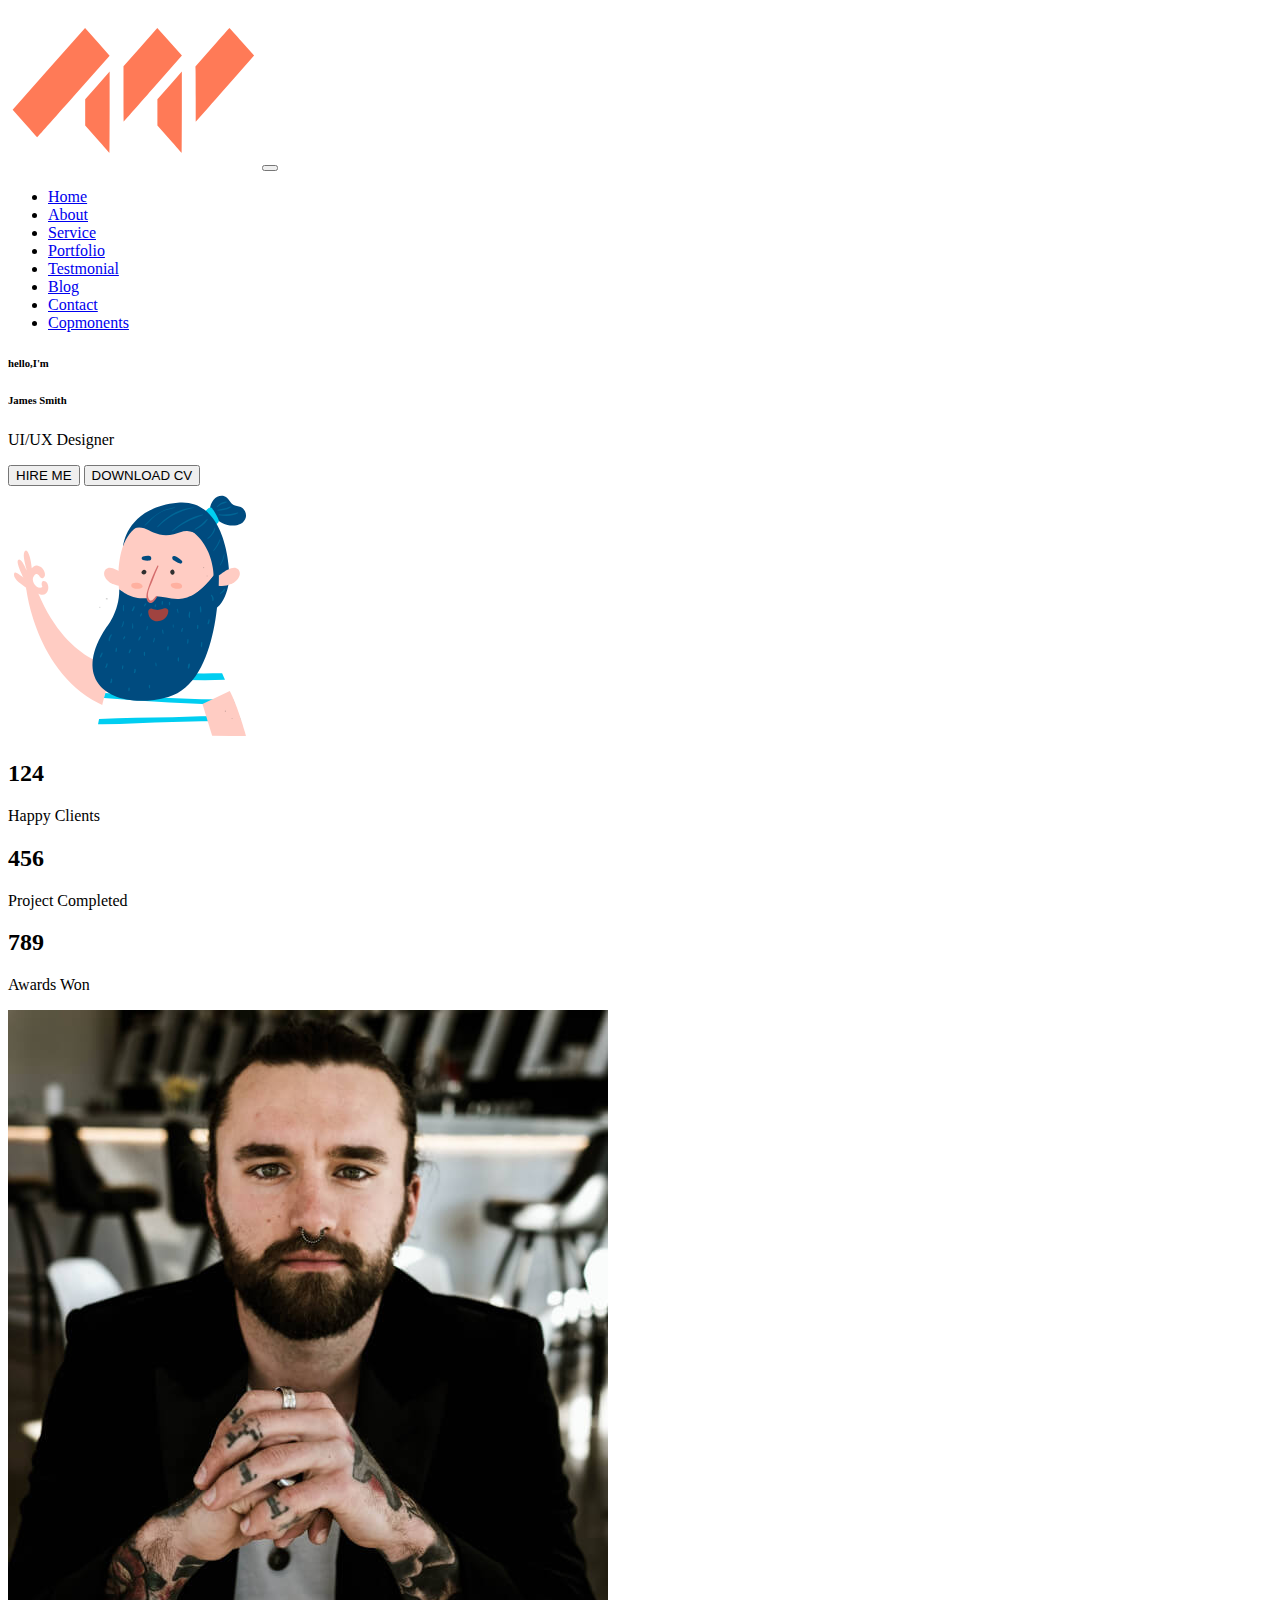
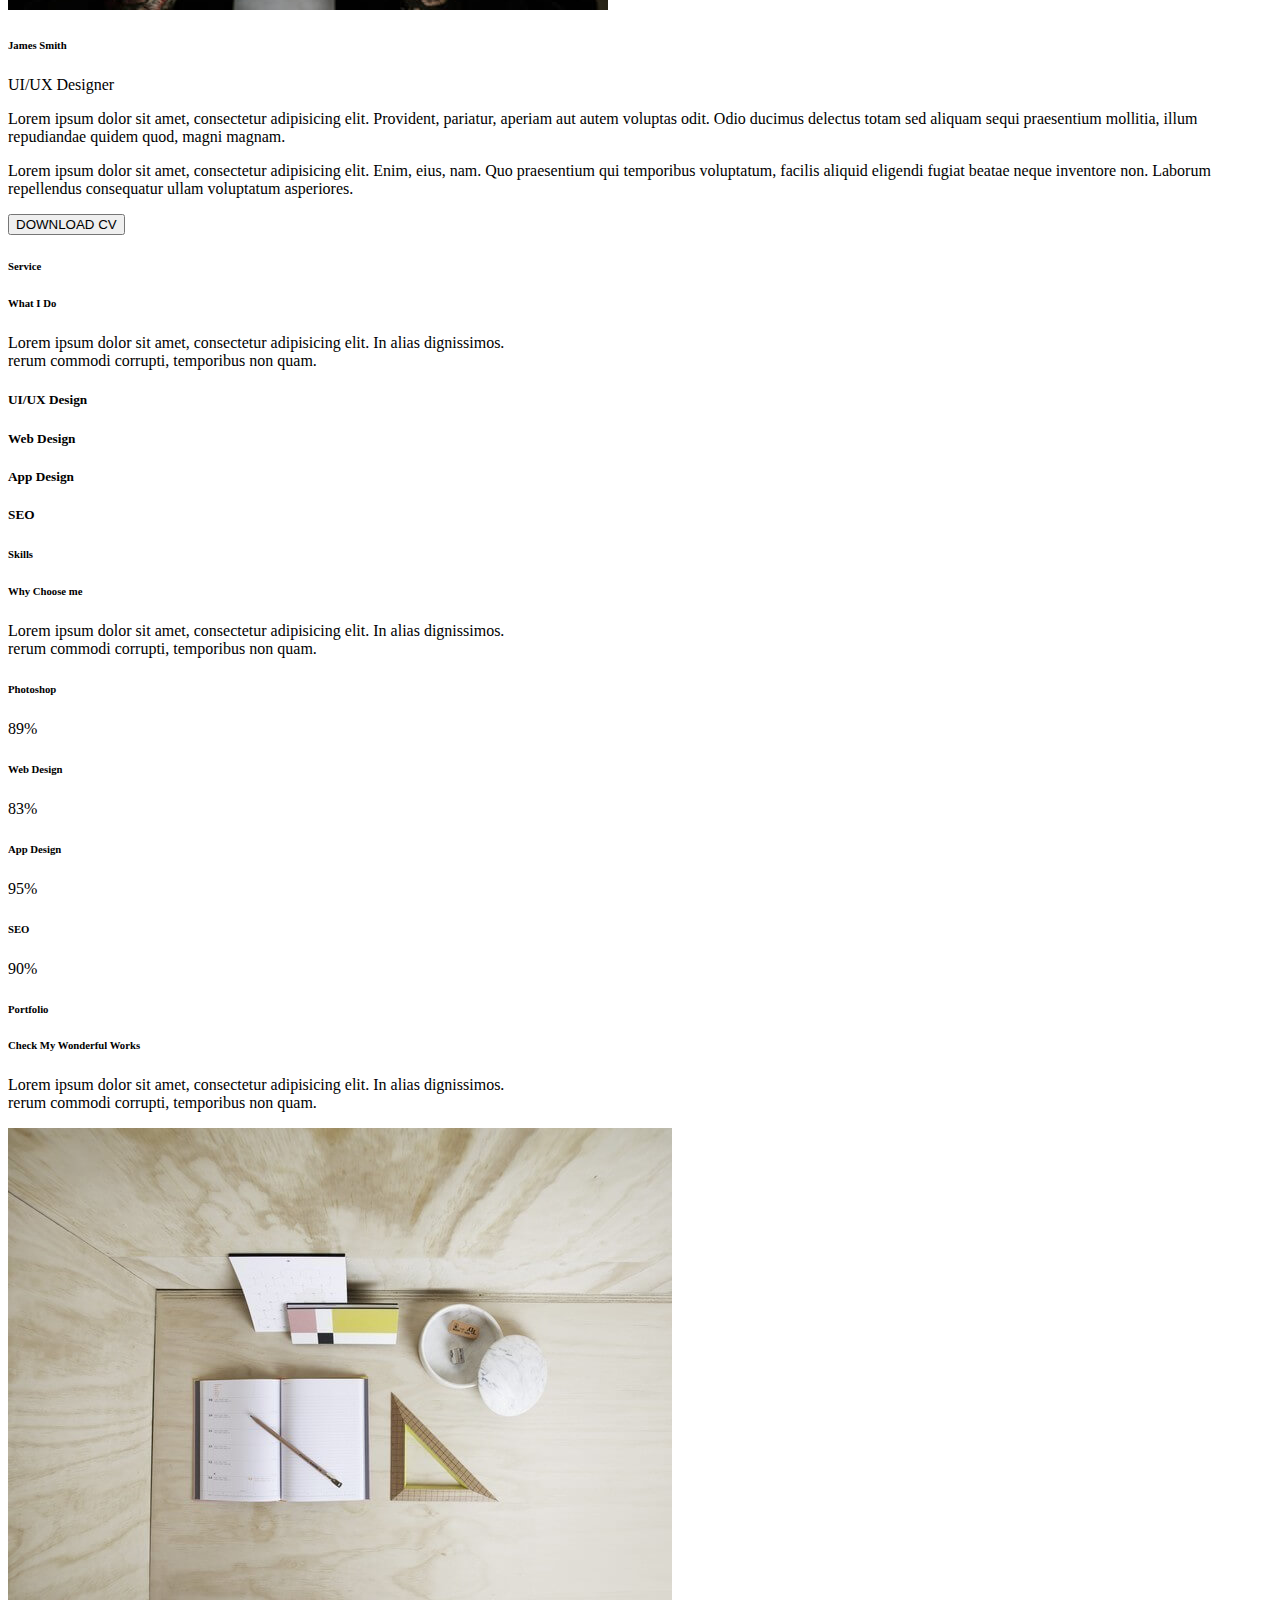
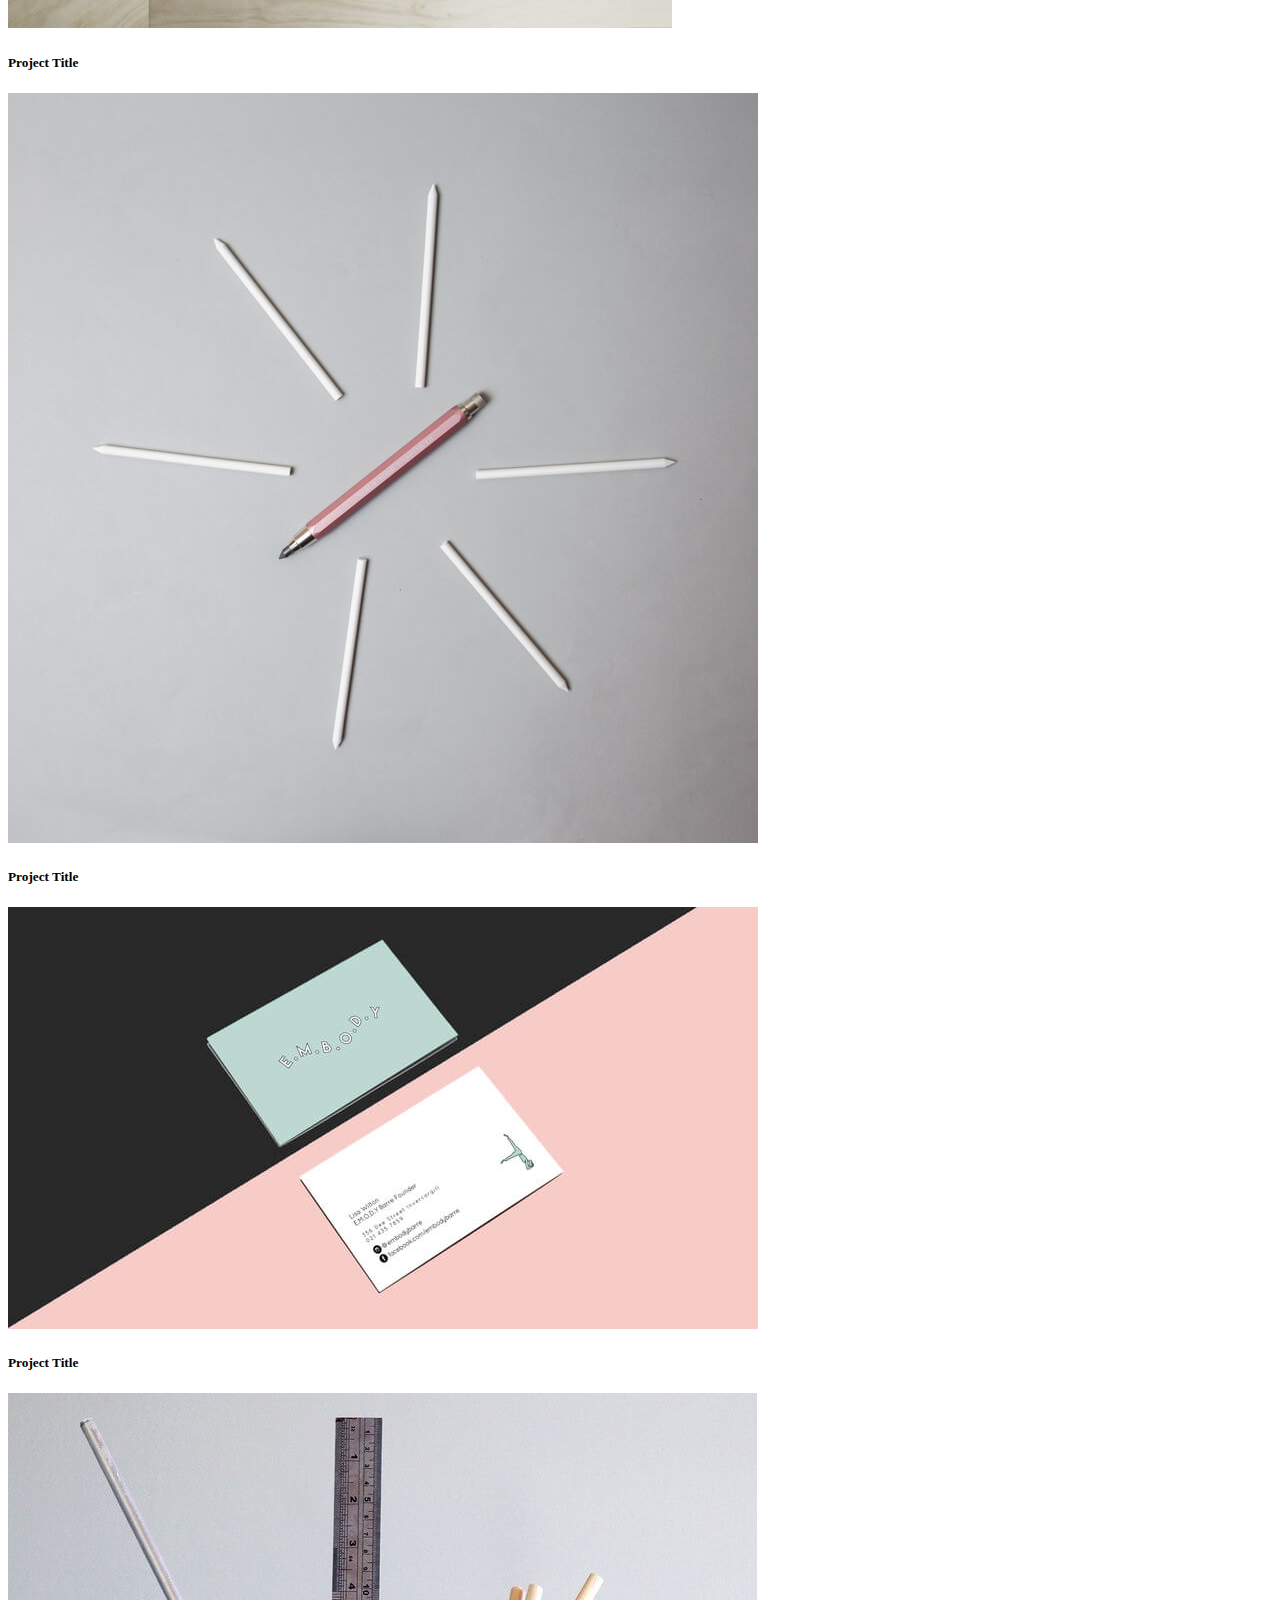
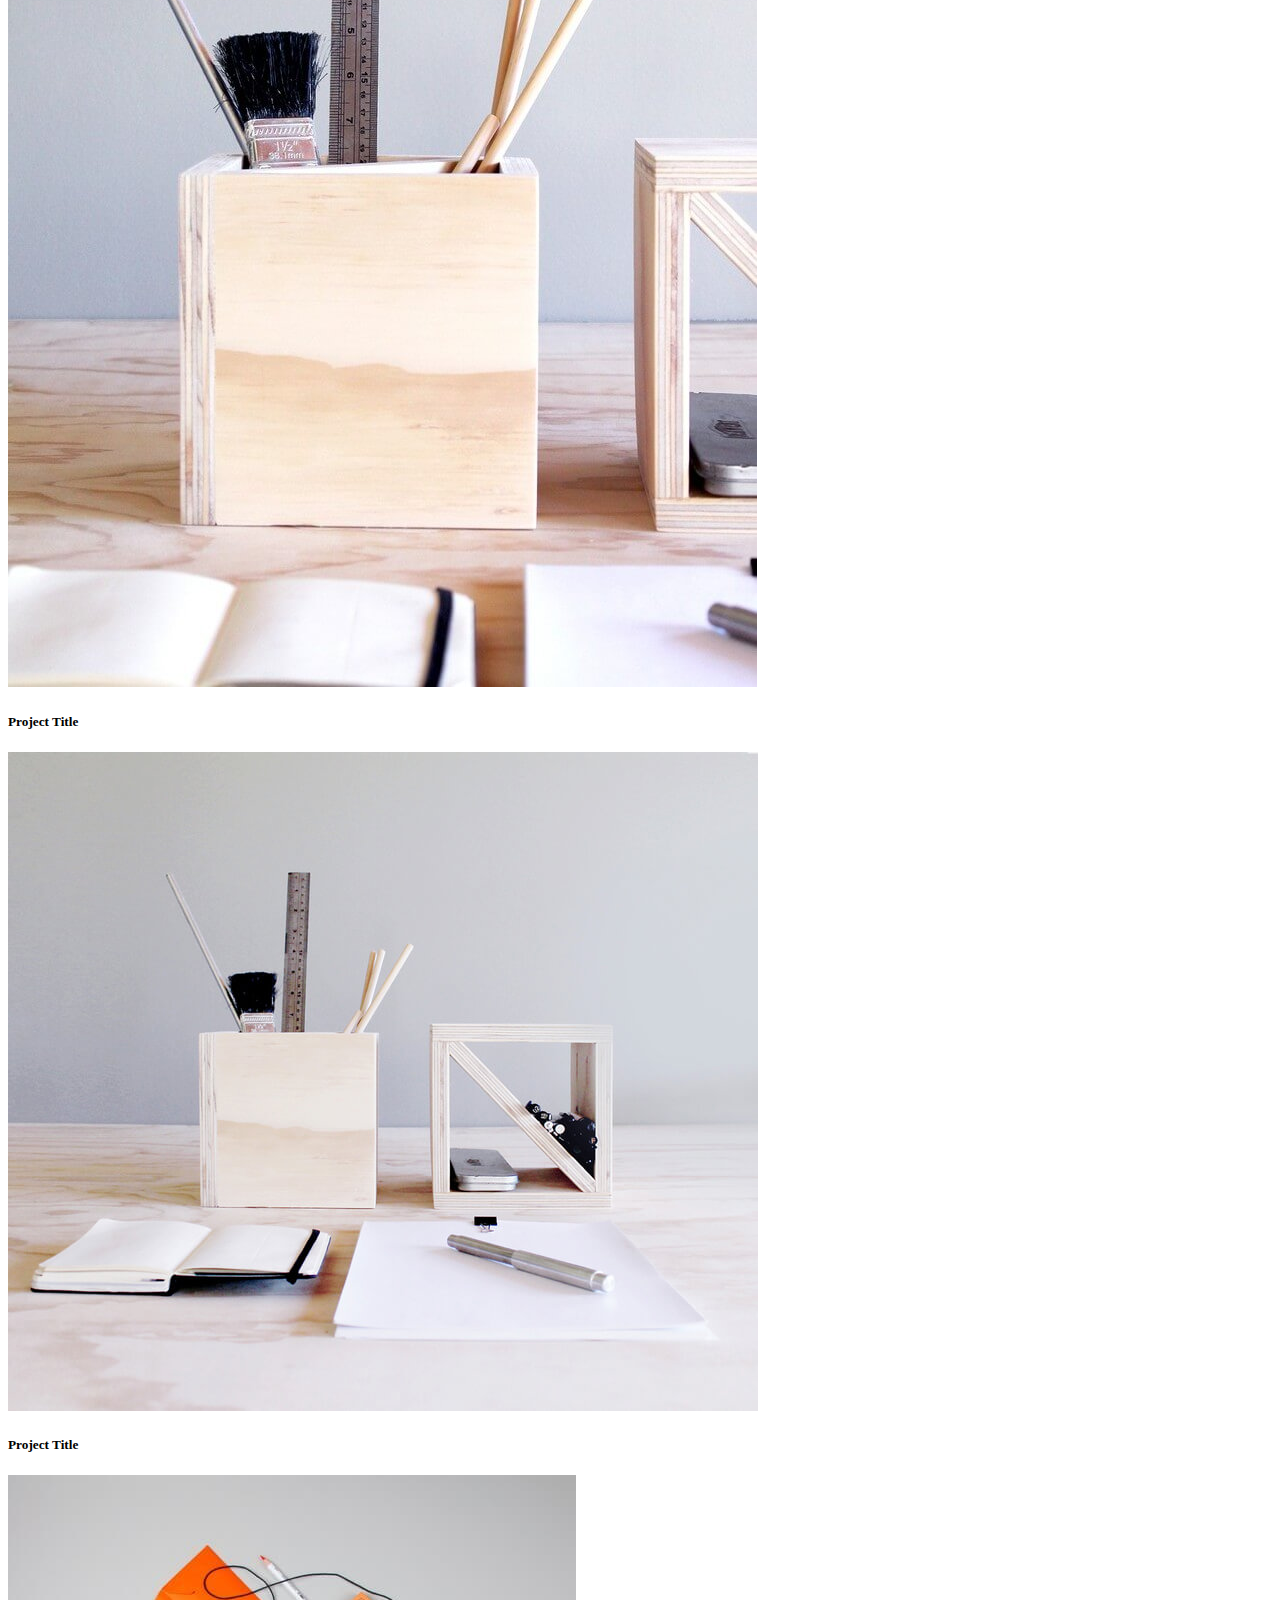
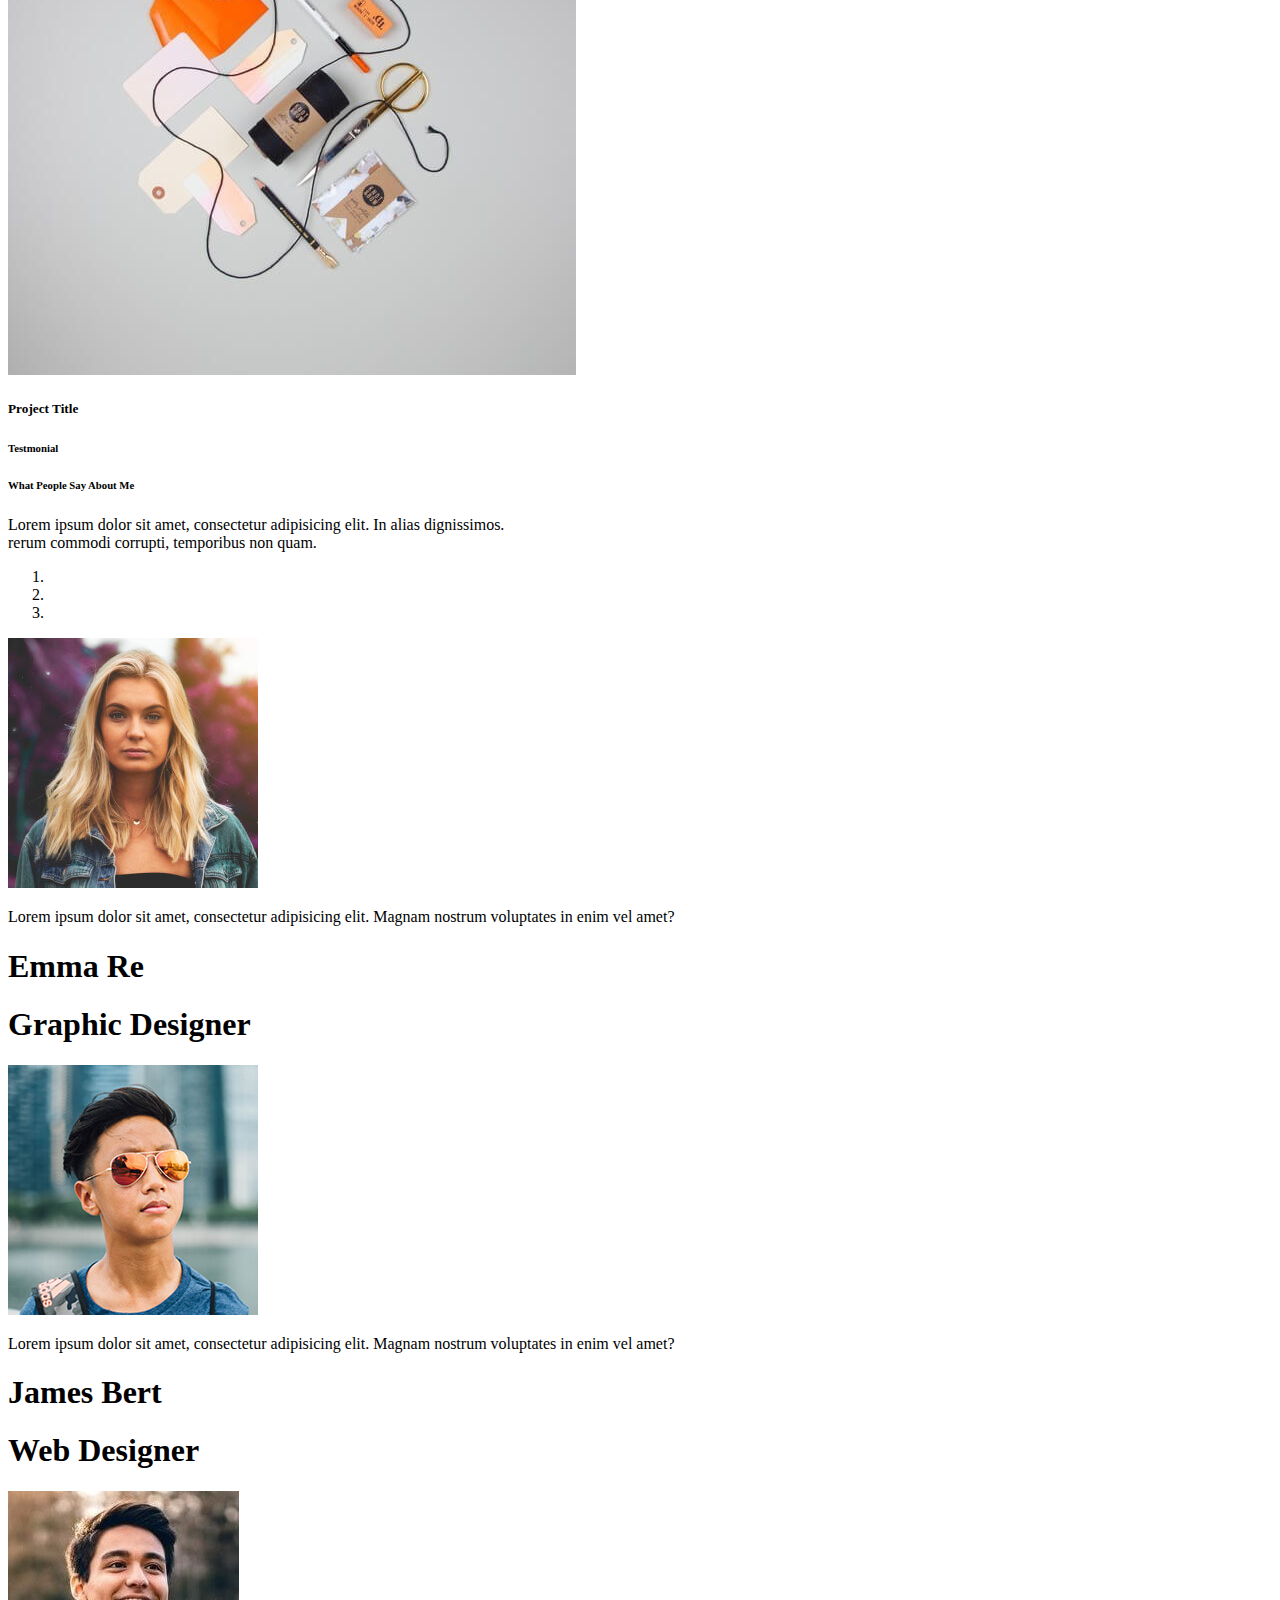
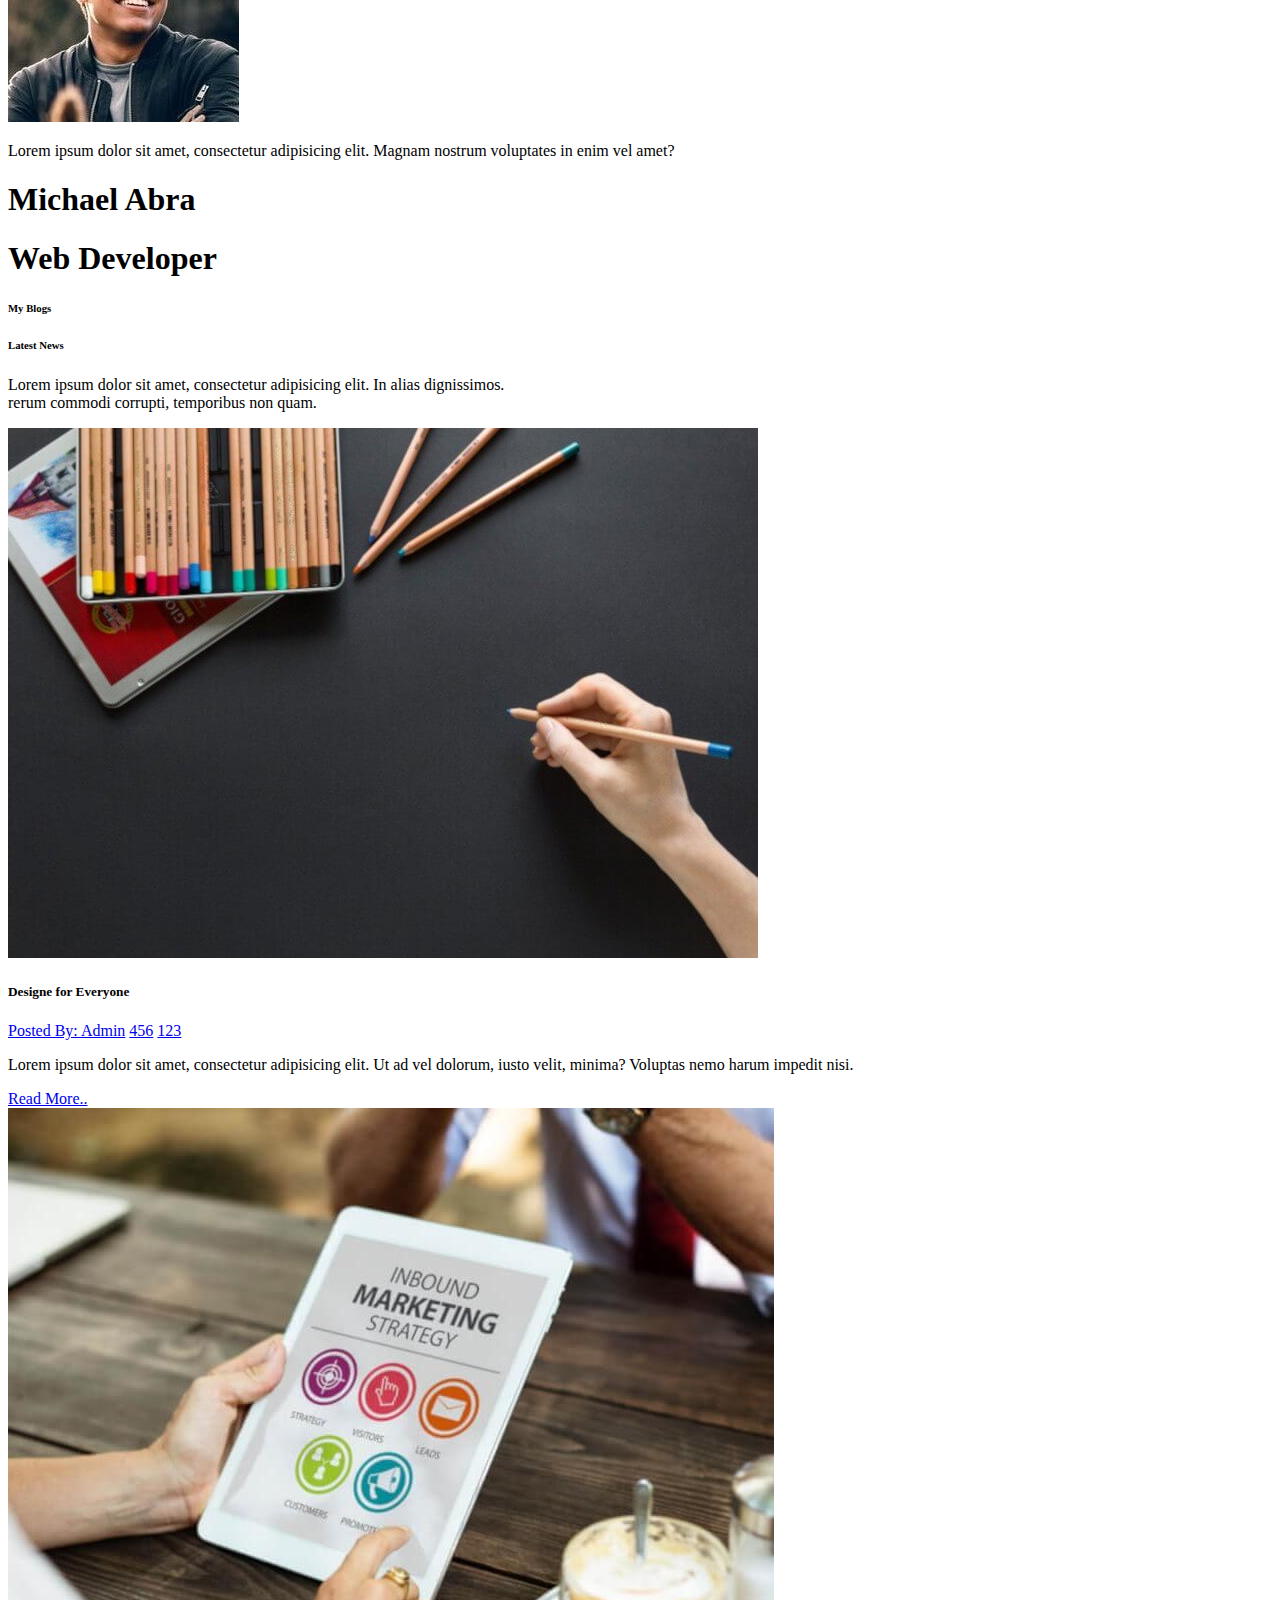
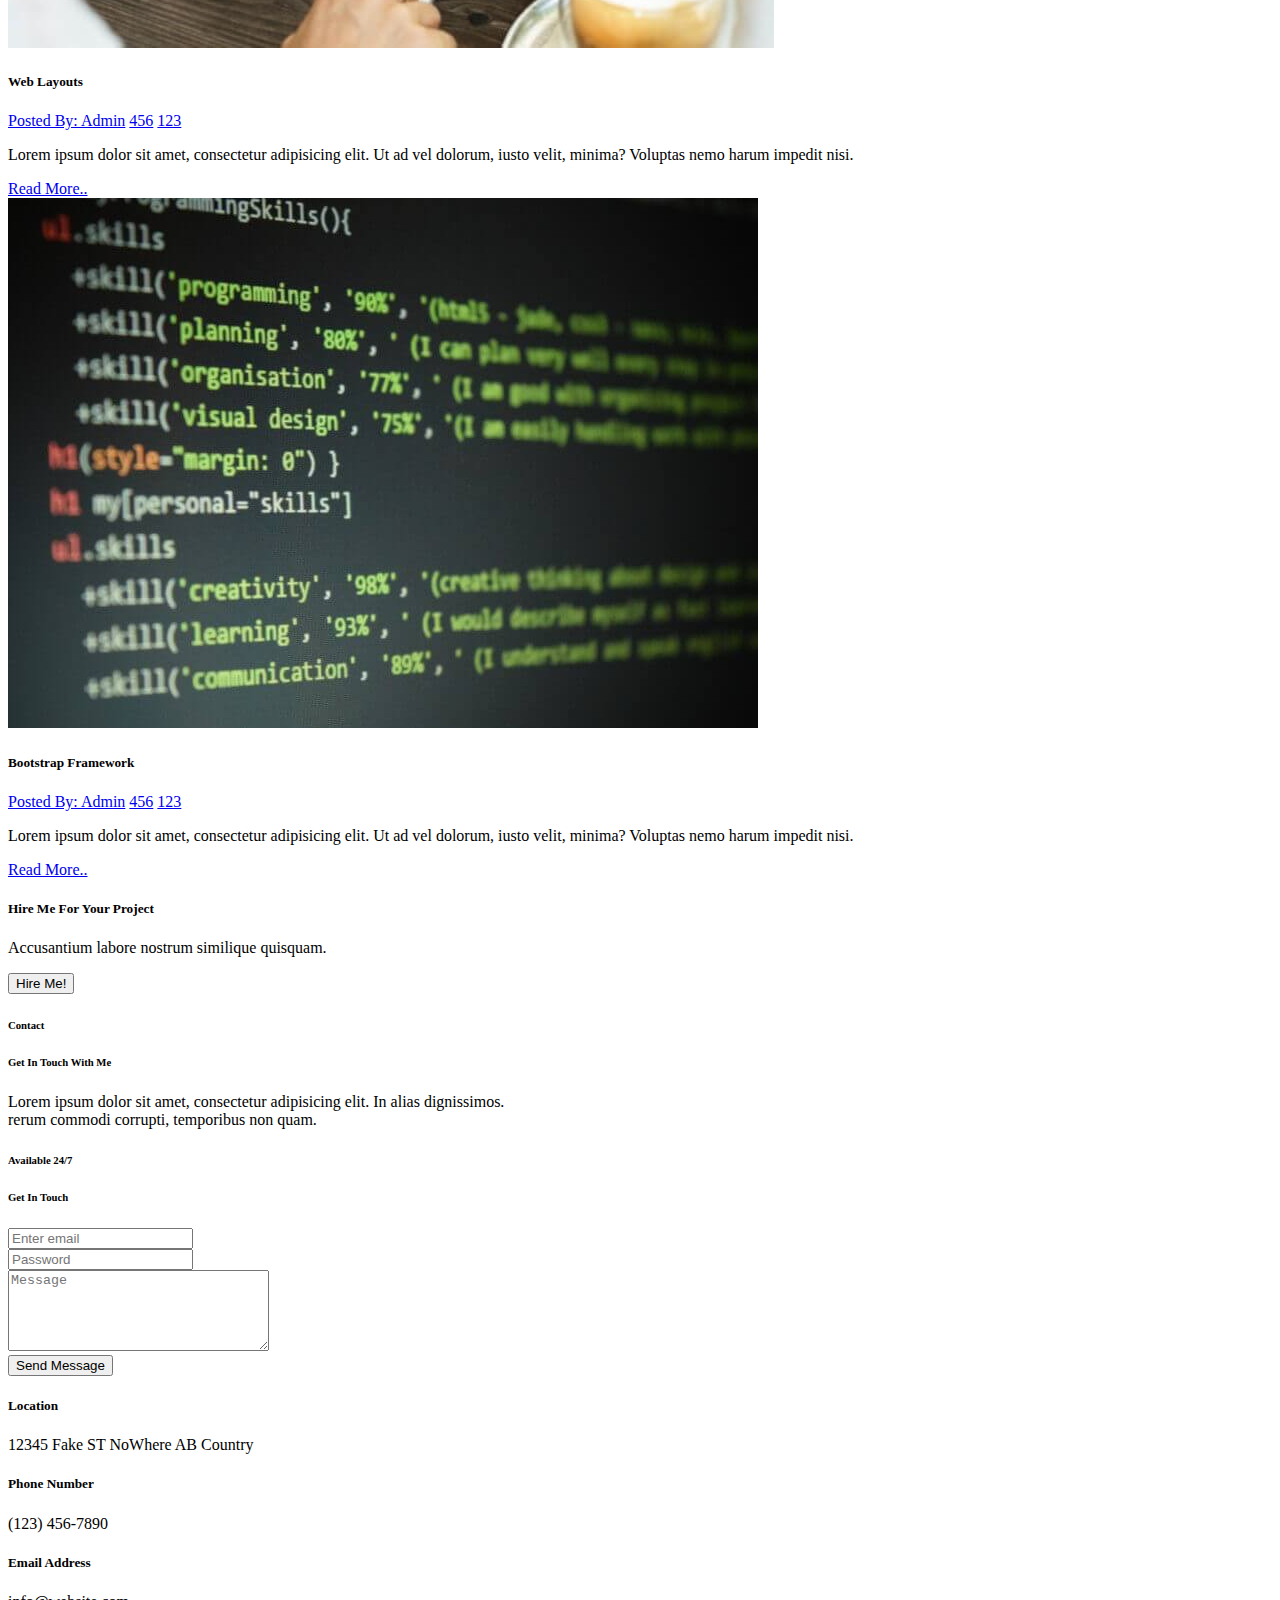
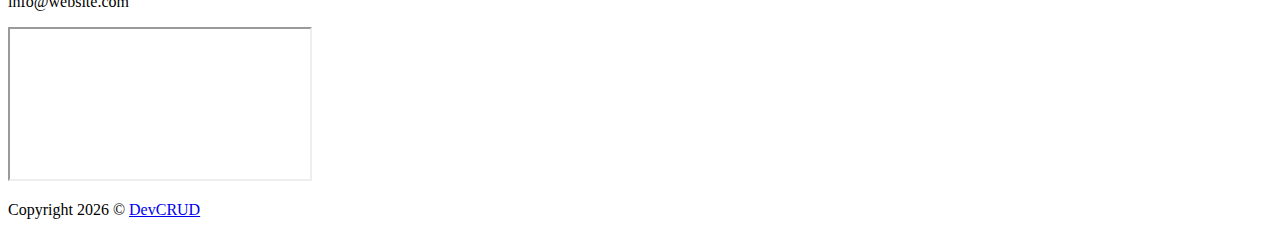
==== commit 447acb86: "Name and description changed" ====
--- a/index.html
+++ b/index.html
@@ -1,15 +1,15 @@
 <!DOCTYPE html>
 <html lang="en">
 <head>
-	<meta charset="utf-8">
-    <meta name="viewport" content="width=device-width, initial-scale=1, shrink-to-fit=no">
-    <meta name="description" content="Start your development with Steller landing page.">
-    <meta name="author" content="Devcrud">
-    <title>Steller Landing page | Free Bootstrap 4.1 landing page</title>
+    	<meta charset="utf-8">
+    <meta name="viewport" content="width=device-width, initial-scale=1.0">
+    <meta name="description" content="A cybersecurity enthusiast showcasing projects in ethical hacking, secure systems design, penetration testing, and threat analysis.">
+    <meta name="author" content="Milasha Fernando">
+    <title>Portfolio</title>
     <!-- font icons -->
     <link rel="stylesheet" href="assets/vendors/themify-icons/css/themify-icons.css">
     <!-- Bootstrap + Steller main styles -->
-	<link rel="stylesheet" href="assets/css/steller.css">
+	<link rel="stylesheet" href="assets/css/styles.css">
 </head>
 <body data-spy="scroll" data-target=".navbar" data-offset="40" id="home">
 
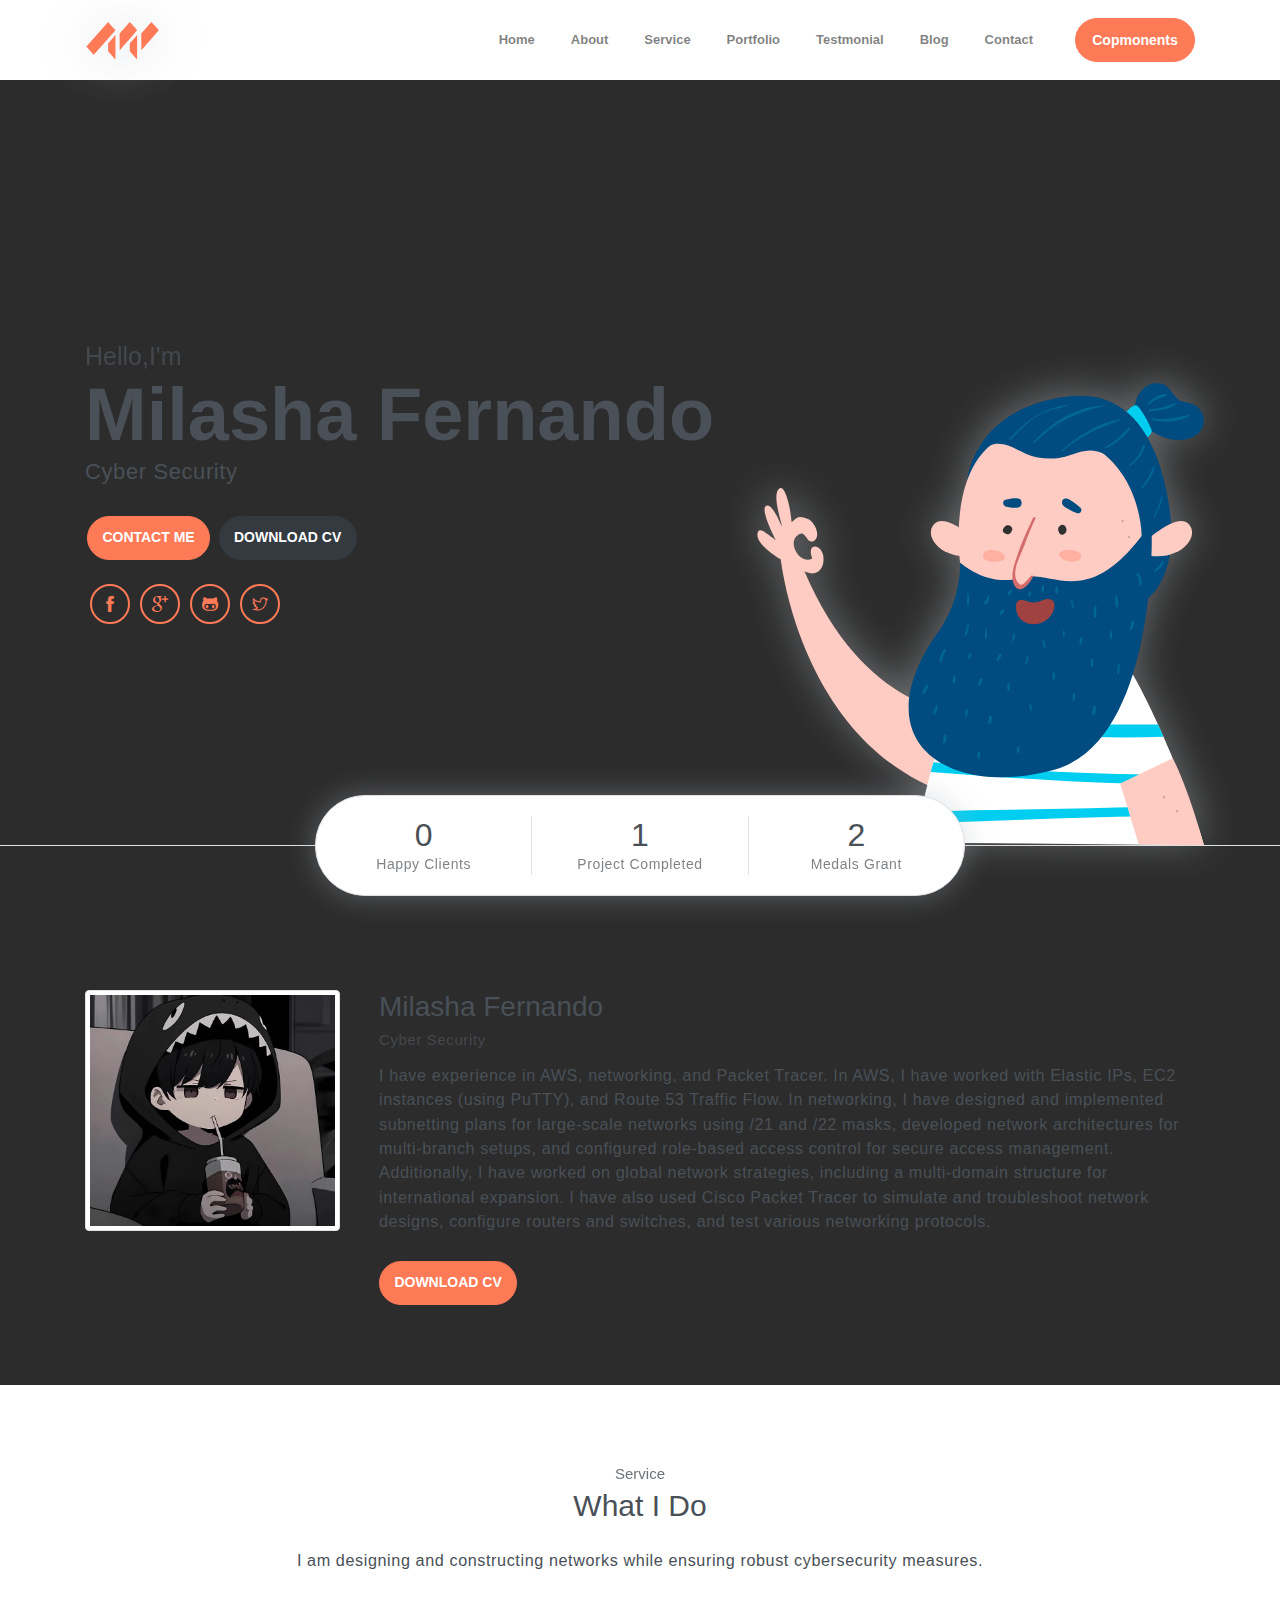
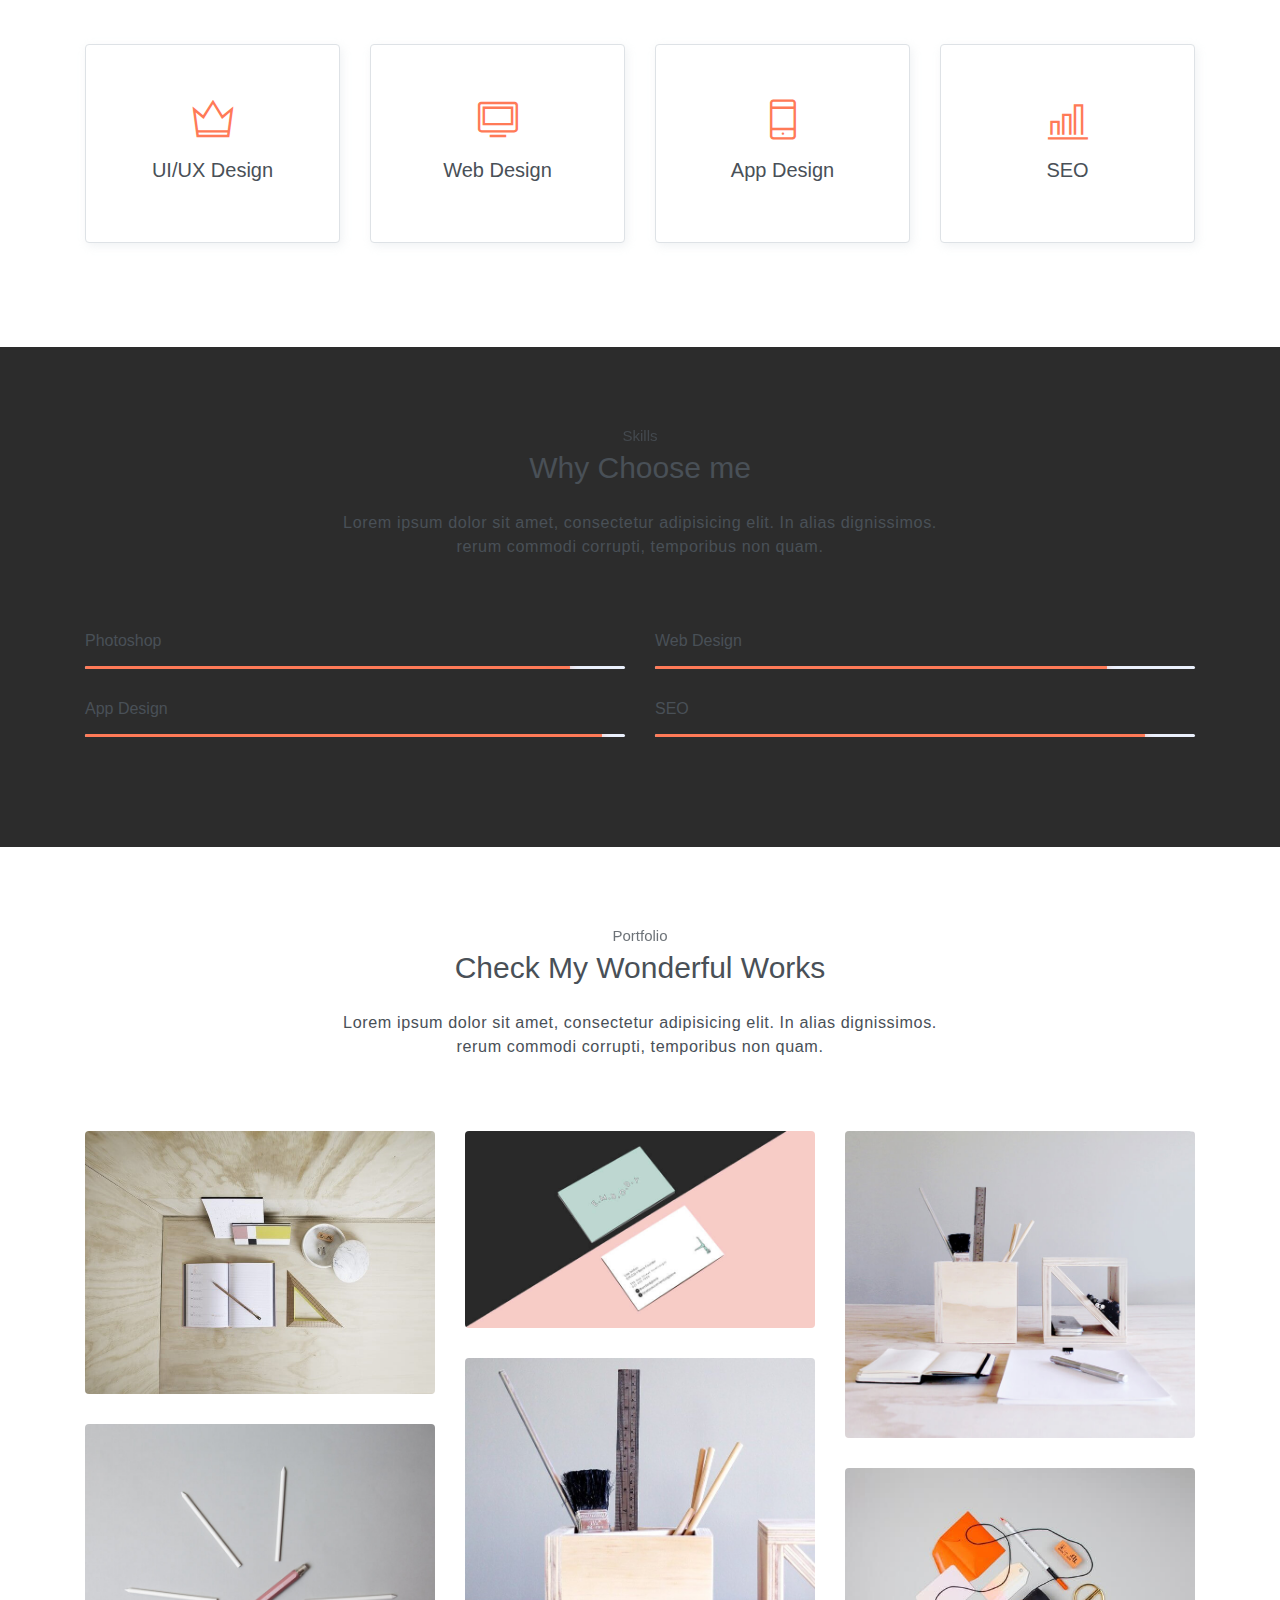
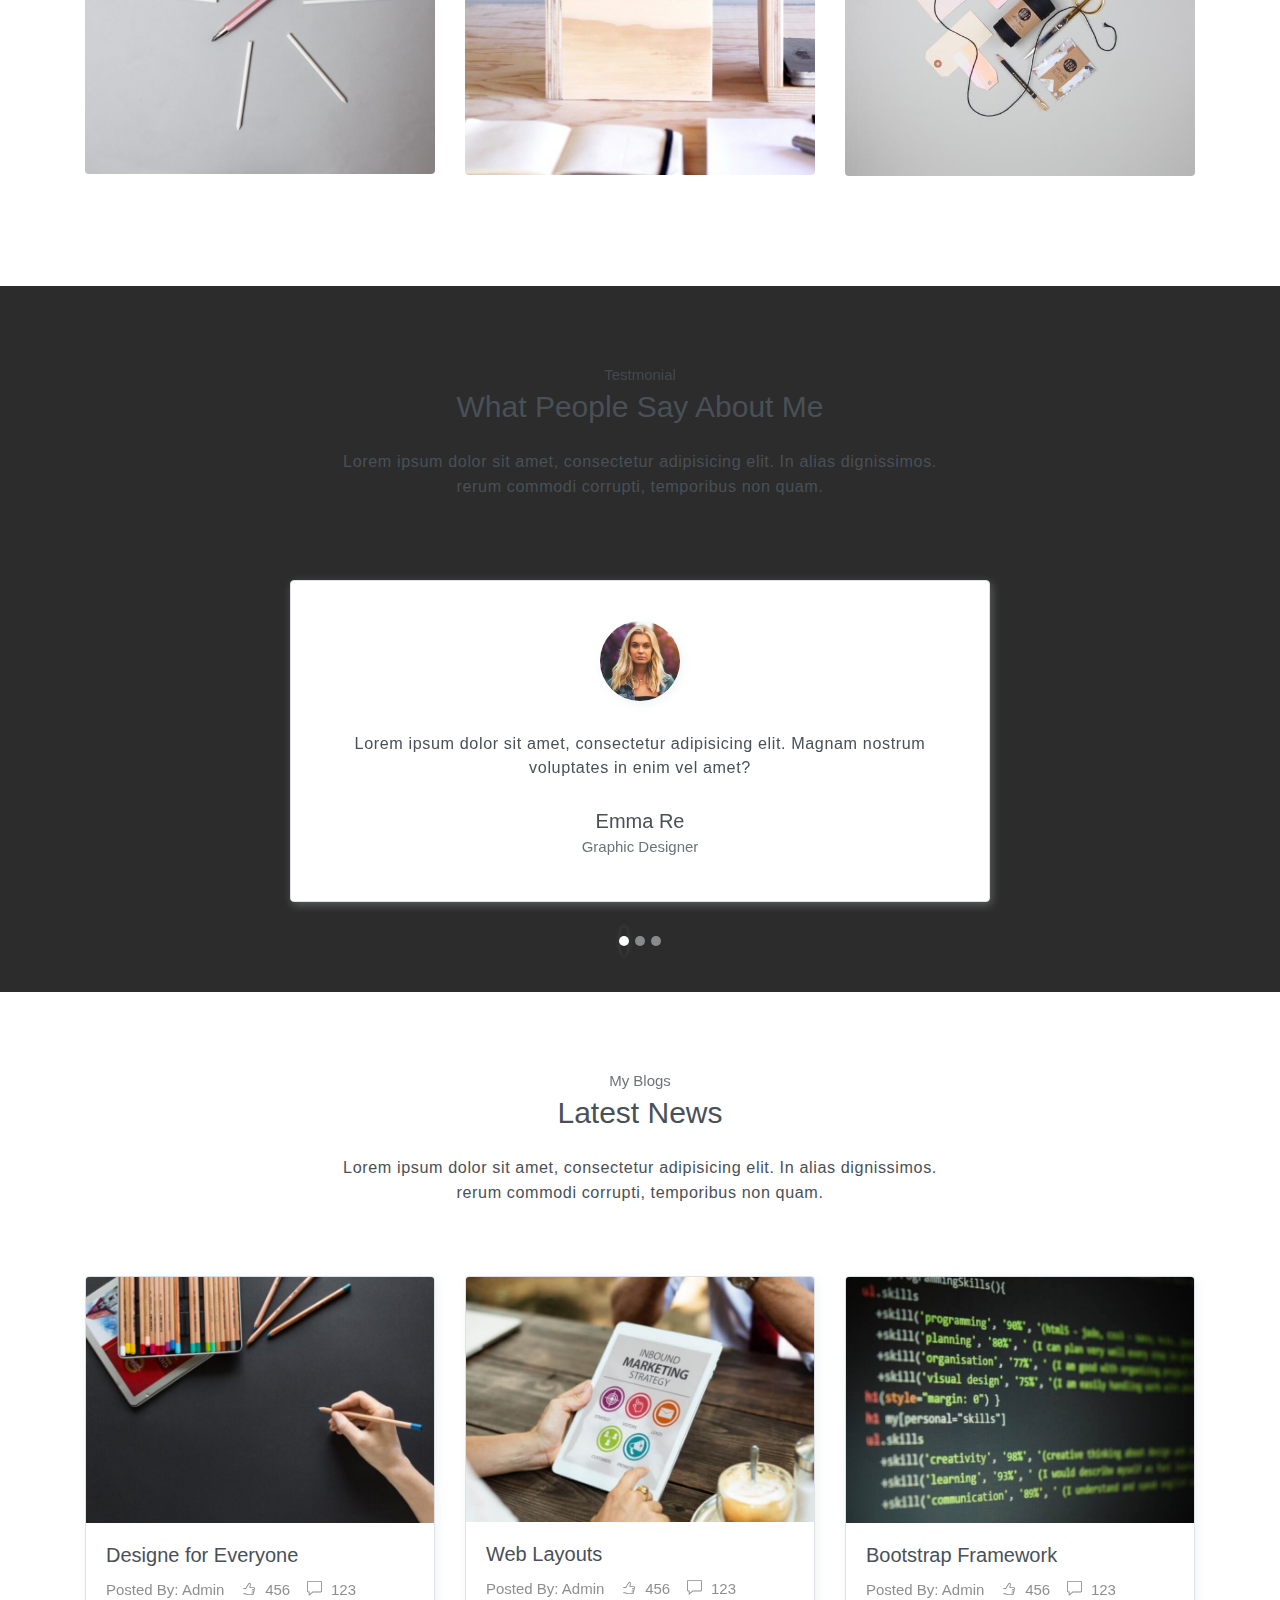
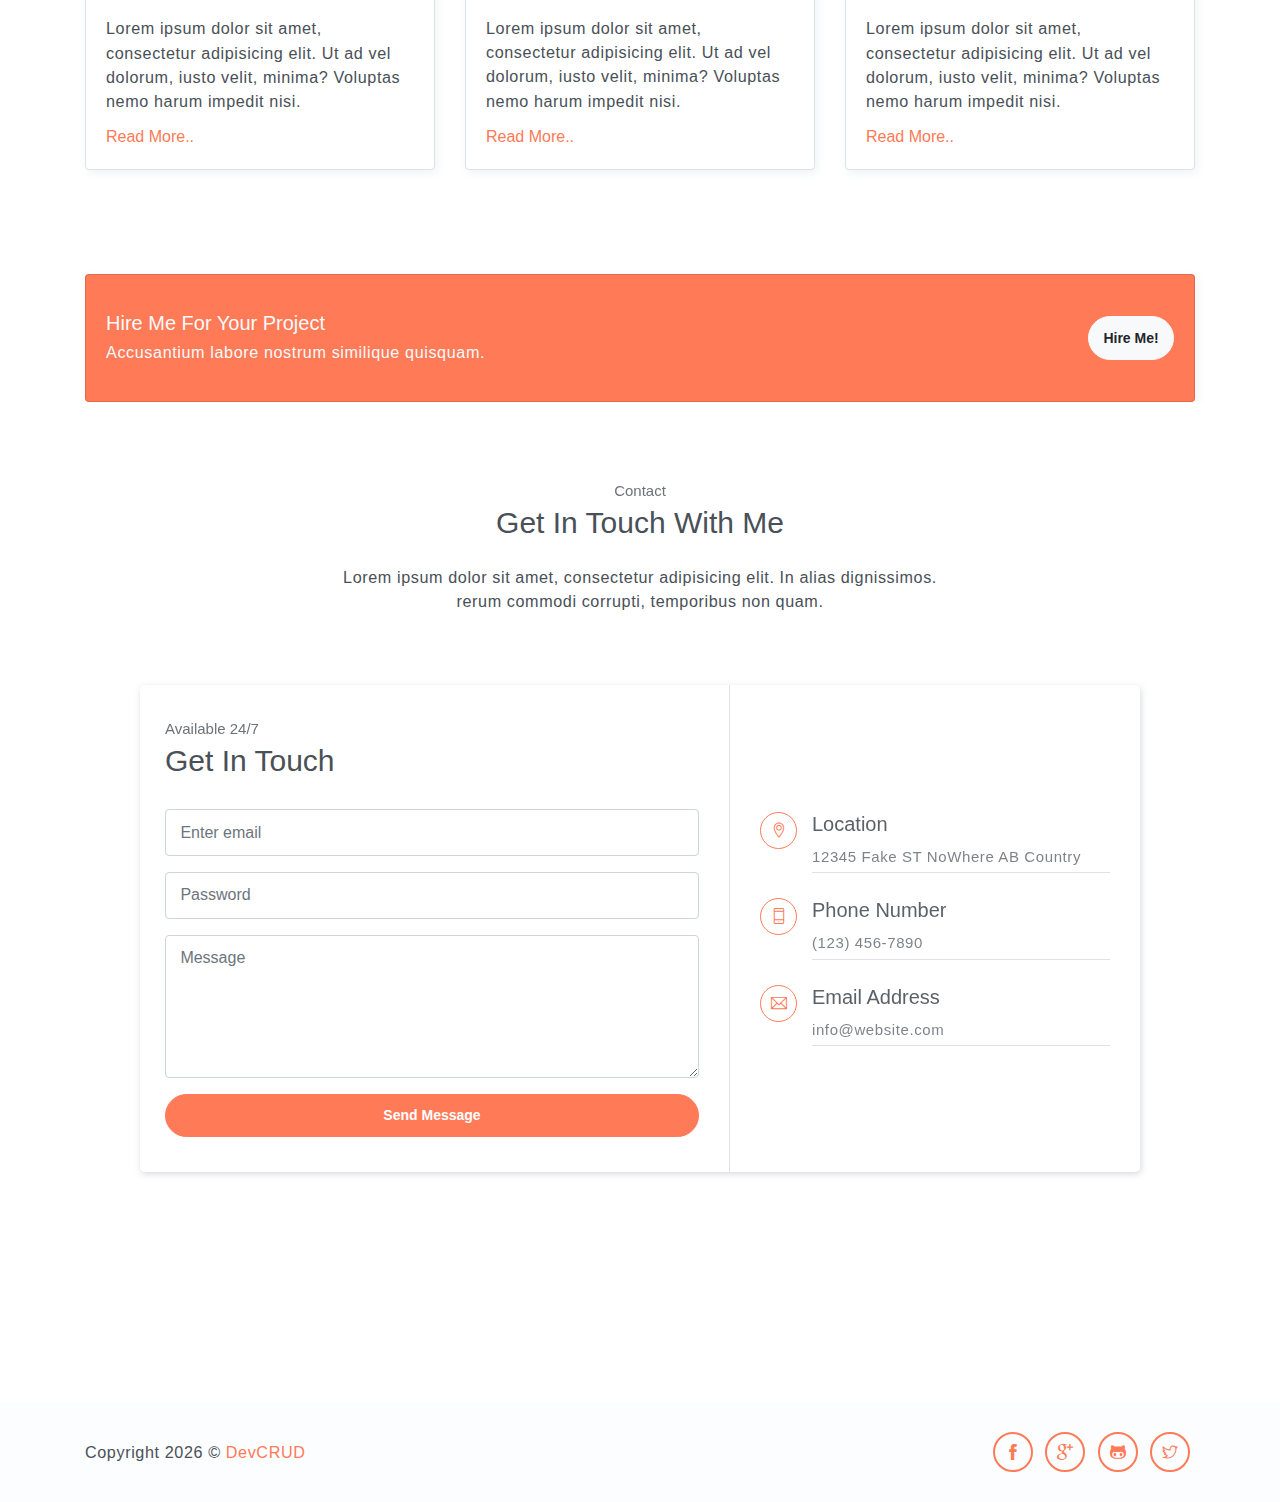
==== commit 63ae7bc3: "updates name and services" ====
--- a/index.html
+++ b/index.html
@@ -2,18 +2,17 @@
 <html lang="en">
 <head>
     	<meta charset="utf-8">
-    <meta name="viewport" content="width=device-width, initial-scale=1.0">
+    <meta name="viewport" content="width=device-width, initial-scale=1, shrink-to-fit=no">
     <meta name="description" content="A cybersecurity enthusiast showcasing projects in ethical hacking, secure systems design, penetration testing, and threat analysis.">
     <meta name="author" content="Milasha Fernando">
     <title>Portfolio</title>
-    <!-- font icons -->
-    <link rel="stylesheet" href="assets/vendors/themify-icons/css/themify-icons.css">
-    <!-- Bootstrap + Steller main styles -->
-	<link rel="stylesheet" href="assets/css/styles.css">
+
+    <link rel="stylesheet" href="css/icons/themify-icons.css">
+   
+	<link rel="stylesheet" href="css/styles.css">
 </head>
 <body data-spy="scroll" data-target=".navbar" data-offset="40" id="home">
 
-    <!-- Page navigation -->
     <nav class="navbar navbar-expand-lg navbar-light fixed-top" data-spy="affix" data-offset-top="0">
         <div class="container">
             <a class="navbar-brand" href="#"><img src="assets/imgs/logo.svg" alt=""></a>
@@ -57,12 +56,12 @@
     <header class="header" id="home">
         <div class="container">
             <div class="infos">
-                <h6 class="subtitle">hello,I'm</h6>
-                <h6 class="title">James Smith</h6>
-                <p>UI/UX Designer</p>
+                <h6 class="subtitle">Hello,I'm</h6>
+                <h6 class="title">Milasha Fernando</h6>
+                <p>Cyber Security</p>
 
                 <div class="buttons pt-3">
-                    <button class="btn btn-primary rounded">HIRE ME</button>
+                    <button class="btn btn-primary rounded">CONTACT ME</button>
                     <button class="btn btn-dark rounded">DOWNLOAD CV</button>
                 </div>      
 
@@ -78,25 +77,23 @@
             </div>      
         </div>  
 
-        <!-- Header-widget -->
+  
         <div class="widget">
             <div class="widget-item">
-                <h2>124</h2>
+                <h2>0</h2>
                 <p>Happy Clients</p>
             </div>
             <div class="widget-item">
-                <h2>456</h2>
+                <h2>1</h2>
                 <p>Project Completed</p>
             </div>
             <div class="widget-item">
-                <h2>789</h2>
-                <p>Awards Won</p>
+                <h2>2</h2>
+                <p>Medals Grant</p>
             </div>
         </div>
     </header>
-    <!-- End of Page Header -->
-    
-    <!-- About section -->
+  
     <section id="about" class="section mt-3">
         <div class="container mt-5">
             <div class="row text-center text-md-left">
@@ -104,10 +101,9 @@
                     <img src="assets/imgs/avatar.jpg" alt="" class="img-thumbnail mb-4">
                 </div>
                 <div class="pl-md-4 col-md-9">
-                    <h6 class="title">James Smith</h6>
-                    <p class="subtitle">UI/UX Designer</p>
-                    <p>Lorem ipsum dolor sit amet, consectetur adipisicing elit. Provident, pariatur, aperiam aut autem voluptas odit. Odio ducimus delectus totam sed aliquam sequi praesentium mollitia, illum repudiandae quidem quod, magni magnam.</p>
-                    <p>Lorem ipsum dolor sit amet, consectetur adipisicing elit. Enim, eius, nam. Quo praesentium qui temporibus voluptatum, facilis aliquid eligendi fugiat beatae neque inventore non. Laborum repellendus consequatur ullam voluptatum asperiores.</p>
+                    <h6 class="title">Milasha Fernando</h6>
+                    <p class="subtitle">Cyber Security</p>
+                    <p>I have experience in AWS, networking, and Packet Tracer. In AWS, I have worked with Elastic IPs, EC2 instances (using PuTTY), and Route 53 Traffic Flow. In networking, I have designed and implemented subnetting plans for large-scale networks using /21 and /22 masks, developed network architectures for multi-branch setups, and configured role-based access control for secure access management. Additionally, I have worked on global network strategies, including a multi-domain structure for international expansion. I have also used Cisco Packet Tracer to simulate and troubleshoot network designs, configure routers and switches, and test various networking protocols.</p>
                     <button class="btn btn-primary rounded mt-3">DOWNLOAD CV</button>                   
                 </div>
             </div>
@@ -119,7 +115,7 @@
         <div class="container text-center">
             <h6 class="subtitle">Service</h6>
             <h6 class="section-title mb-4">What I Do</h6>
-            <p class="mb-5 pb-4">Lorem ipsum dolor sit amet, consectetur adipisicing elit. In alias dignissimos. <br> rerum commodi corrupti, temporibus non quam.</p>
+            <p class="mb-5 pb-4">I am designing and constructing networks while ensuring robust cybersecurity measures.</p>
 
             <div class="row">
                 <div class="col-sm-6 col-md-3 mb-4">
--- a/css/icons/themify-icons.css
+++ b/css/icons/themify-icons.css
@@ -0,0 +1,1081 @@
+@font-face {
+	font-family: 'themify';
+	src:url("themify.eot?-fvbane");
+	src:url("themify.eot?#iefix-fvbane") format("embedded-opentype"),
+		url("themify.woff?-fvbane") format("woff"),
+		url("themify.ttf?-fvbane") format("truetype"),
+		url("themify.svg?-fvbane#themify") format("svg");
+	font-weight: normal;
+	font-style: normal;
+}
+
+[class^="ti-"], [class*=" ti-"] {
+	font-family: 'themify';
+	speak: none;
+	font-style: normal;
+	font-weight: normal;
+	font-variant: normal;
+	text-transform: none;
+	line-height: 1;
+
+	/* Better Font Rendering =========== */
+	-webkit-font-smoothing: antialiased;
+	-moz-osx-font-smoothing: grayscale;
+}
+
+.ti-wand:before {
+	content: "\e600";
+}
+.ti-volume:before {
+	content: "\e601";
+}
+.ti-user:before {
+	content: "\e602";
+}
+.ti-unlock:before {
+	content: "\e603";
+}
+.ti-unlink:before {
+	content: "\e604";
+}
+.ti-trash:before {
+	content: "\e605";
+}
+.ti-thought:before {
+	content: "\e606";
+}
+.ti-target:before {
+	content: "\e607";
+}
+.ti-tag:before {
+	content: "\e608";
+}
+.ti-tablet:before {
+	content: "\e609";
+}
+.ti-star:before {
+	content: "\e60a";
+}
+.ti-spray:before {
+	content: "\e60b";
+}
+.ti-signal:before {
+	content: "\e60c";
+}
+.ti-shopping-cart:before {
+	content: "\e60d";
+}
+.ti-shopping-cart-full:before {
+	content: "\e60e";
+}
+.ti-settings:before {
+	content: "\e60f";
+}
+.ti-search:before {
+	content: "\e610";
+}
+.ti-zoom-in:before {
+	content: "\e611";
+}
+.ti-zoom-out:before {
+	content: "\e612";
+}
+.ti-cut:before {
+	content: "\e613";
+}
+.ti-ruler:before {
+	content: "\e614";
+}
+.ti-ruler-pencil:before {
+	content: "\e615";
+}
+.ti-ruler-alt:before {
+	content: "\e616";
+}
+.ti-bookmark:before {
+	content: "\e617";
+}
+.ti-bookmark-alt:before {
+	content: "\e618";
+}
+.ti-reload:before {
+	content: "\e619";
+}
+.ti-plus:before {
+	content: "\e61a";
+}
+.ti-pin:before {
+	content: "\e61b";
+}
+.ti-pencil:before {
+	content: "\e61c";
+}
+.ti-pencil-alt:before {
+	content: "\e61d";
+}
+.ti-paint-roller:before {
+	content: "\e61e";
+}
+.ti-paint-bucket:before {
+	content: "\e61f";
+}
+.ti-na:before {
+	content: "\e620";
+}
+.ti-mobile:before {
+	content: "\e621";
+}
+.ti-minus:before {
+	content: "\e622";
+}
+.ti-medall:before {
+	content: "\e623";
+}
+.ti-medall-alt:before {
+	content: "\e624";
+}
+.ti-marker:before {
+	content: "\e625";
+}
+.ti-marker-alt:before {
+	content: "\e626";
+}
+.ti-arrow-up:before {
+	content: "\e627";
+}
+.ti-arrow-right:before {
+	content: "\e628";
+}
+.ti-arrow-left:before {
+	content: "\e629";
+}
+.ti-arrow-down:before {
+	content: "\e62a";
+}
+.ti-lock:before {
+	content: "\e62b";
+}
+.ti-location-arrow:before {
+	content: "\e62c";
+}
+.ti-link:before {
+	content: "\e62d";
+}
+.ti-layout:before {
+	content: "\e62e";
+}
+.ti-layers:before {
+	content: "\e62f";
+}
+.ti-layers-alt:before {
+	content: "\e630";
+}
+.ti-key:before {
+	content: "\e631";
+}
+.ti-import:before {
+	content: "\e632";
+}
+.ti-image:before {
+	content: "\e633";
+}
+.ti-heart:before {
+	content: "\e634";
+}
+.ti-heart-broken:before {
+	content: "\e635";
+}
+.ti-hand-stop:before {
+	content: "\e636";
+}
+.ti-hand-open:before {
+	content: "\e637";
+}
+.ti-hand-drag:before {
+	content: "\e638";
+}
+.ti-folder:before {
+	content: "\e639";
+}
+.ti-flag:before {
+	content: "\e63a";
+}
+.ti-flag-alt:before {
+	content: "\e63b";
+}
+.ti-flag-alt-2:before {
+	content: "\e63c";
+}
+.ti-eye:before {
+	content: "\e63d";
+}
+.ti-export:before {
+	content: "\e63e";
+}
+.ti-exchange-vertical:before {
+	content: "\e63f";
+}
+.ti-desktop:before {
+	content: "\e640";
+}
+.ti-cup:before {
+	content: "\e641";
+}
+.ti-crown:before {
+	content: "\e642";
+}
+.ti-comments:before {
+	content: "\e643";
+}
+.ti-comment:before {
+	content: "\e644";
+}
+.ti-comment-alt:before {
+	content: "\e645";
+}
+.ti-close:before {
+	content: "\e646";
+}
+.ti-clip:before {
+	content: "\e647";
+}
+.ti-angle-up:before {
+	content: "\e648";
+}
+.ti-angle-right:before {
+	content: "\e649";
+}
+.ti-angle-left:before {
+	content: "\e64a";
+}
+.ti-angle-down:before {
+	content: "\e64b";
+}
+.ti-check:before {
+	content: "\e64c";
+}
+.ti-check-box:before {
+	content: "\e64d";
+}
+.ti-camera:before {
+	content: "\e64e";
+}
+.ti-announcement:before {
+	content: "\e64f";
+}
+.ti-brush:before {
+	content: "\e650";
+}
+.ti-briefcase:before {
+	content: "\e651";
+}
+.ti-bolt:before {
+	content: "\e652";
+}
+.ti-bolt-alt:before {
+	content: "\e653";
+}
+.ti-blackboard:before {
+	content: "\e654";
+}
+.ti-bag:before {
+	content: "\e655";
+}
+.ti-move:before {
+	content: "\e656";
+}
+.ti-arrows-vertical:before {
+	content: "\e657";
+}
+.ti-arrows-horizontal:before {
+	content: "\e658";
+}
+.ti-fullscreen:before {
+	content: "\e659";
+}
+.ti-arrow-top-right:before {
+	content: "\e65a";
+}
+.ti-arrow-top-left:before {
+	content: "\e65b";
+}
+.ti-arrow-circle-up:before {
+	content: "\e65c";
+}
+.ti-arrow-circle-right:before {
+	content: "\e65d";
+}
+.ti-arrow-circle-left:before {
+	content: "\e65e";
+}
+.ti-arrow-circle-down:before {
+	content: "\e65f";
+}
+.ti-angle-double-up:before {
+	content: "\e660";
+}
+.ti-angle-double-right:before {
+	content: "\e661";
+}
+.ti-angle-double-left:before {
+	content: "\e662";
+}
+.ti-angle-double-down:before {
+	content: "\e663";
+}
+.ti-zip:before {
+	content: "\e664";
+}
+.ti-world:before {
+	content: "\e665";
+}
+.ti-wheelchair:before {
+	content: "\e666";
+}
+.ti-view-list:before {
+	content: "\e667";
+}
+.ti-view-list-alt:before {
+	content: "\e668";
+}
+.ti-view-grid:before {
+	content: "\e669";
+}
+.ti-uppercase:before {
+	content: "\e66a";
+}
+.ti-upload:before {
+	content: "\e66b";
+}
+.ti-underline:before {
+	content: "\e66c";
+}
+.ti-truck:before {
+	content: "\e66d";
+}
+.ti-timer:before {
+	content: "\e66e";
+}
+.ti-ticket:before {
+	content: "\e66f";
+}
+.ti-thumb-up:before {
+	content: "\e670";
+}
+.ti-thumb-down:before {
+	content: "\e671";
+}
+.ti-text:before {
+	content: "\e672";
+}
+.ti-stats-up:before {
+	content: "\e673";
+}
+.ti-stats-down:before {
+	content: "\e674";
+}
+.ti-split-v:before {
+	content: "\e675";
+}
+.ti-split-h:before {
+	content: "\e676";
+}
+.ti-smallcap:before {
+	content: "\e677";
+}
+.ti-shine:before {
+	content: "\e678";
+}
+.ti-shift-right:before {
+	content: "\e679";
+}
+.ti-shift-left:before {
+	content: "\e67a";
+}
+.ti-shield:before {
+	content: "\e67b";
+}
+.ti-notepad:before {
+	content: "\e67c";
+}
+.ti-server:before {
+	content: "\e67d";
+}
+.ti-quote-right:before {
+	content: "\e67e";
+}
+.ti-quote-left:before {
+	content: "\e67f";
+}
+.ti-pulse:before {
+	content: "\e680";
+}
+.ti-printer:before {
+	content: "\e681";
+}
+.ti-power-off:before {
+	content: "\e682";
+}
+.ti-plug:before {
+	content: "\e683";
+}
+.ti-pie-chart:before {
+	content: "\e684";
+}
+.ti-paragraph:before {
+	content: "\e685";
+}
+.ti-panel:before {
+	content: "\e686";
+}
+.ti-package:before {
+	content: "\e687";
+}
+.ti-music:before {
+	content: "\e688";
+}
+.ti-music-alt:before {
+	content: "\e689";
+}
+.ti-mouse:before {
+	content: "\e68a";
+}
+.ti-mouse-alt:before {
+	content: "\e68b";
+}
+.ti-money:before {
+	content: "\e68c";
+}
+.ti-microphone:before {
+	content: "\e68d";
+}
+.ti-menu:before {
+	content: "\e68e";
+}
+.ti-menu-alt:before {
+	content: "\e68f";
+}
+.ti-map:before {
+	content: "\e690";
+}
+.ti-map-alt:before {
+	content: "\e691";
+}
+.ti-loop:before {
+	content: "\e692";
+}
+.ti-location-pin:before {
+	content: "\e693";
+}
+.ti-list:before {
+	content: "\e694";
+}
+.ti-light-bulb:before {
+	content: "\e695";
+}
+.ti-Italic:before {
+	content: "\e696";
+}
+.ti-info:before {
+	content: "\e697";
+}
+.ti-infinite:before {
+	content: "\e698";
+}
+.ti-id-badge:before {
+	content: "\e699";
+}
+.ti-hummer:before {
+	content: "\e69a";
+}
+.ti-home:before {
+	content: "\e69b";
+}
+.ti-help:before {
+	content: "\e69c";
+}
+.ti-headphone:before {
+	content: "\e69d";
+}
+.ti-harddrives:before {
+	content: "\e69e";
+}
+.ti-harddrive:before {
+	content: "\e69f";
+}
+.ti-gift:before {
+	content: "\e6a0";
+}
+.ti-game:before {
+	content: "\e6a1";
+}
+.ti-filter:before {
+	content: "\e6a2";
+}
+.ti-files:before {
+	content: "\e6a3";
+}
+.ti-file:before {
+	content: "\e6a4";
+}
+.ti-eraser:before {
+	content: "\e6a5";
+}
+.ti-envelope:before {
+	content: "\e6a6";
+}
+.ti-download:before {
+	content: "\e6a7";
+}
+.ti-direction:before {
+	content: "\e6a8";
+}
+.ti-direction-alt:before {
+	content: "\e6a9";
+}
+.ti-dashboard:before {
+	content: "\e6aa";
+}
+.ti-control-stop:before {
+	content: "\e6ab";
+}
+.ti-control-shuffle:before {
+	content: "\e6ac";
+}
+.ti-control-play:before {
+	content: "\e6ad";
+}
+.ti-control-pause:before {
+	content: "\e6ae";
+}
+.ti-control-forward:before {
+	content: "\e6af";
+}
+.ti-control-backward:before {
+	content: "\e6b0";
+}
+.ti-cloud:before {
+	content: "\e6b1";
+}
+.ti-cloud-up:before {
+	content: "\e6b2";
+}
+.ti-cloud-down:before {
+	content: "\e6b3";
+}
+.ti-clipboard:before {
+	content: "\e6b4";
+}
+.ti-car:before {
+	content: "\e6b5";
+}
+.ti-calendar:before {
+	content: "\e6b6";
+}
+.ti-book:before {
+	content: "\e6b7";
+}
+.ti-bell:before {
+	content: "\e6b8";
+}
+.ti-basketball:before {
+	content: "\e6b9";
+}
+.ti-bar-chart:before {
+	content: "\e6ba";
+}
+.ti-bar-chart-alt:before {
+	content: "\e6bb";
+}
+.ti-back-right:before {
+	content: "\e6bc";
+}
+.ti-back-left:before {
+	content: "\e6bd";
+}
+.ti-arrows-corner:before {
+	content: "\e6be";
+}
+.ti-archive:before {
+	content: "\e6bf";
+}
+.ti-anchor:before {
+	content: "\e6c0";
+}
+.ti-align-right:before {
+	content: "\e6c1";
+}
+.ti-align-left:before {
+	content: "\e6c2";
+}
+.ti-align-justify:before {
+	content: "\e6c3";
+}
+.ti-align-center:before {
+	content: "\e6c4";
+}
+.ti-alert:before {
+	content: "\e6c5";
+}
+.ti-alarm-clock:before {
+	content: "\e6c6";
+}
+.ti-agenda:before {
+	content: "\e6c7";
+}
+.ti-write:before {
+	content: "\e6c8";
+}
+.ti-window:before {
+	content: "\e6c9";
+}
+.ti-widgetized:before {
+	content: "\e6ca";
+}
+.ti-widget:before {
+	content: "\e6cb";
+}
+.ti-widget-alt:before {
+	content: "\e6cc";
+}
+.ti-wallet:before {
+	content: "\e6cd";
+}
+.ti-video-clapper:before {
+	content: "\e6ce";
+}
+.ti-video-camera:before {
+	content: "\e6cf";
+}
+.ti-vector:before {
+	content: "\e6d0";
+}
+.ti-themify-logo:before {
+	content: "\e6d1";
+}
+.ti-themify-favicon:before {
+	content: "\e6d2";
+}
+.ti-themify-favicon-alt:before {
+	content: "\e6d3";
+}
+.ti-support:before {
+	content: "\e6d4";
+}
+.ti-stamp:before {
+	content: "\e6d5";
+}
+.ti-split-v-alt:before {
+	content: "\e6d6";
+}
+.ti-slice:before {
+	content: "\e6d7";
+}
+.ti-shortcode:before {
+	content: "\e6d8";
+}
+.ti-shift-right-alt:before {
+	content: "\e6d9";
+}
+.ti-shift-left-alt:before {
+	content: "\e6da";
+}
+.ti-ruler-alt-2:before {
+	content: "\e6db";
+}
+.ti-receipt:before {
+	content: "\e6dc";
+}
+.ti-pin2:before {
+	content: "\e6dd";
+}
+.ti-pin-alt:before {
+	content: "\e6de";
+}
+.ti-pencil-alt2:before {
+	content: "\e6df";
+}
+.ti-palette:before {
+	content: "\e6e0";
+}
+.ti-more:before {
+	content: "\e6e1";
+}
+.ti-more-alt:before {
+	content: "\e6e2";
+}
+.ti-microphone-alt:before {
+	content: "\e6e3";
+}
+.ti-magnet:before {
+	content: "\e6e4";
+}
+.ti-line-double:before {
+	content: "\e6e5";
+}
+.ti-line-dotted:before {
+	content: "\e6e6";
+}
+.ti-line-dashed:before {
+	content: "\e6e7";
+}
+.ti-layout-width-full:before {
+	content: "\e6e8";
+}
+.ti-layout-width-default:before {
+	content: "\e6e9";
+}
+.ti-layout-width-default-alt:before {
+	content: "\e6ea";
+}
+.ti-layout-tab:before {
+	content: "\e6eb";
+}
+.ti-layout-tab-window:before {
+	content: "\e6ec";
+}
+.ti-layout-tab-v:before {
+	content: "\e6ed";
+}
+.ti-layout-tab-min:before {
+	content: "\e6ee";
+}
+.ti-layout-slider:before {
+	content: "\e6ef";
+}
+.ti-layout-slider-alt:before {
+	content: "\e6f0";
+}
+.ti-layout-sidebar-right:before {
+	content: "\e6f1";
+}
+.ti-layout-sidebar-none:before {
+	content: "\e6f2";
+}
+.ti-layout-sidebar-left:before {
+	content: "\e6f3";
+}
+.ti-layout-placeholder:before {
+	content: "\e6f4";
+}
+.ti-layout-menu:before {
+	content: "\e6f5";
+}
+.ti-layout-menu-v:before {
+	content: "\e6f6";
+}
+.ti-layout-menu-separated:before {
+	content: "\e6f7";
+}
+.ti-layout-menu-full:before {
+	content: "\e6f8";
+}
+.ti-layout-media-right-alt:before {
+	content: "\e6f9";
+}
+.ti-layout-media-right:before {
+	content: "\e6fa";
+}
+.ti-layout-media-overlay:before {
+	content: "\e6fb";
+}
+.ti-layout-media-overlay-alt:before {
+	content: "\e6fc";
+}
+.ti-layout-media-overlay-alt-2:before {
+	content: "\e6fd";
+}
+.ti-layout-media-left-alt:before {
+	content: "\e6fe";
+}
+.ti-layout-media-left:before {
+	content: "\e6ff";
+}
+.ti-layout-media-center-alt:before {
+	content: "\e700";
+}
+.ti-layout-media-center:before {
+	content: "\e701";
+}
+.ti-layout-list-thumb:before {
+	content: "\e702";
+}
+.ti-layout-list-thumb-alt:before {
+	content: "\e703";
+}
+.ti-layout-list-post:before {
+	content: "\e704";
+}
+.ti-layout-list-large-image:before {
+	content: "\e705";
+}
+.ti-layout-line-solid:before {
+	content: "\e706";
+}
+.ti-layout-grid4:before {
+	content: "\e707";
+}
+.ti-layout-grid3:before {
+	content: "\e708";
+}
+.ti-layout-grid2:before {
+	content: "\e709";
+}
+.ti-layout-grid2-thumb:before {
+	content: "\e70a";
+}
+.ti-layout-cta-right:before {
+	content: "\e70b";
+}
+.ti-layout-cta-left:before {
+	content: "\e70c";
+}
+.ti-layout-cta-center:before {
+	content: "\e70d";
+}
+.ti-layout-cta-btn-right:before {
+	content: "\e70e";
+}
+.ti-layout-cta-btn-left:before {
+	content: "\e70f";
+}
+.ti-layout-column4:before {
+	content: "\e710";
+}
+.ti-layout-column3:before {
+	content: "\e711";
+}
+.ti-layout-column2:before {
+	content: "\e712";
+}
+.ti-layout-accordion-separated:before {
+	content: "\e713";
+}
+.ti-layout-accordion-merged:before {
+	content: "\e714";
+}
+.ti-layout-accordion-list:before {
+	content: "\e715";
+}
+.ti-ink-pen:before {
+	content: "\e716";
+}
+.ti-info-alt:before {
+	content: "\e717";
+}
+.ti-help-alt:before {
+	content: "\e718";
+}
+.ti-headphone-alt:before {
+	content: "\e719";
+}
+.ti-hand-point-up:before {
+	content: "\e71a";
+}
+.ti-hand-point-right:before {
+	content: "\e71b";
+}
+.ti-hand-point-left:before {
+	content: "\e71c";
+}
+.ti-hand-point-down:before {
+	content: "\e71d";
+}
+.ti-gallery:before {
+	content: "\e71e";
+}
+.ti-face-smile:before {
+	content: "\e71f";
+}
+.ti-face-sad:before {
+	content: "\e720";
+}
+.ti-credit-card:before {
+	content: "\e721";
+}
+.ti-control-skip-forward:before {
+	content: "\e722";
+}
+.ti-control-skip-backward:before {
+	content: "\e723";
+}
+.ti-control-record:before {
+	content: "\e724";
+}
+.ti-control-eject:before {
+	content: "\e725";
+}
+.ti-comments-smiley:before {
+	content: "\e726";
+}
+.ti-brush-alt:before {
+	content: "\e727";
+}
+.ti-youtube:before {
+	content: "\e728";
+}
+.ti-vimeo:before {
+	content: "\e729";
+}
+.ti-twitter:before {
+	content: "\e72a";
+}
+.ti-time:before {
+	content: "\e72b";
+}
+.ti-tumblr:before {
+	content: "\e72c";
+}
+.ti-skype:before {
+	content: "\e72d";
+}
+.ti-share:before {
+	content: "\e72e";
+}
+.ti-share-alt:before {
+	content: "\e72f";
+}
+.ti-rocket:before {
+	content: "\e730";
+}
+.ti-pinterest:before {
+	content: "\e731";
+}
+.ti-new-window:before {
+	content: "\e732";
+}
+.ti-microsoft:before {
+	content: "\e733";
+}
+.ti-list-ol:before {
+	content: "\e734";
+}
+.ti-linkedin:before {
+	content: "\e735";
+}
+.ti-layout-sidebar-2:before {
+	content: "\e736";
+}
+.ti-layout-grid4-alt:before {
+	content: "\e737";
+}
+.ti-layout-grid3-alt:before {
+	content: "\e738";
+}
+.ti-layout-grid2-alt:before {
+	content: "\e739";
+}
+.ti-layout-column4-alt:before {
+	content: "\e73a";
+}
+.ti-layout-column3-alt:before {
+	content: "\e73b";
+}
+.ti-layout-column2-alt:before {
+	content: "\e73c";
+}
+.ti-instagram:before {
+	content: "\e73d";
+}
+.ti-google:before {
+	content: "\e73e";
+}
+.ti-github:before {
+	content: "\e73f";
+}
+.ti-flickr:before {
+	content: "\e740";
+}
+.ti-facebook:before {
+	content: "\e741";
+}
+.ti-dropbox:before {
+	content: "\e742";
+}
+.ti-dribbble:before {
+	content: "\e743";
+}
+.ti-apple:before {
+	content: "\e744";
+}
+.ti-android:before {
+	content: "\e745";
+}
+.ti-save:before {
+	content: "\e746";
+}
+.ti-save-alt:before {
+	content: "\e747";
+}
+.ti-yahoo:before {
+	content: "\e748";
+}
+.ti-wordpress:before {
+	content: "\e749";
+}
+.ti-vimeo-alt:before {
+	content: "\e74a";
+}
+.ti-twitter-alt:before {
+	content: "\e74b";
+}
+.ti-tumblr-alt:before {
+	content: "\e74c";
+}
+.ti-trello:before {
+	content: "\e74d";
+}
+.ti-stack-overflow:before {
+	content: "\e74e";
+}
+.ti-soundcloud:before {
+	content: "\e74f";
+}
+.ti-sharethis:before {
+	content: "\e750";
+}
+.ti-sharethis-alt:before {
+	content: "\e751";
+}
+.ti-reddit:before {
+	content: "\e752";
+}
+.ti-pinterest-alt:before {
+	content: "\e753";
+}
+.ti-microsoft-alt:before {
+	content: "\e754";
+}
+.ti-linux:before {
+	content: "\e755";
+}
+.ti-jsfiddle:before {
+	content: "\e756";
+}
+.ti-joomla:before {
+	content: "\e757";
+}
+.ti-html5:before {
+	content: "\e758";
+}
+.ti-flickr-alt:before {
+	content: "\e759";
+}
+.ti-email:before {
+	content: "\e75a";
+}
+.ti-drupal:before {
+	content: "\e75b";
+}
+.ti-dropbox-alt:before {
+	content: "\e75c";
+}
+.ti-css3:before {
+	content: "\e75d";
+}
+.ti-rss:before {
+	content: "\e75e";
+}
+.ti-rss-alt:before {
+	content: "\e75f";
+}
